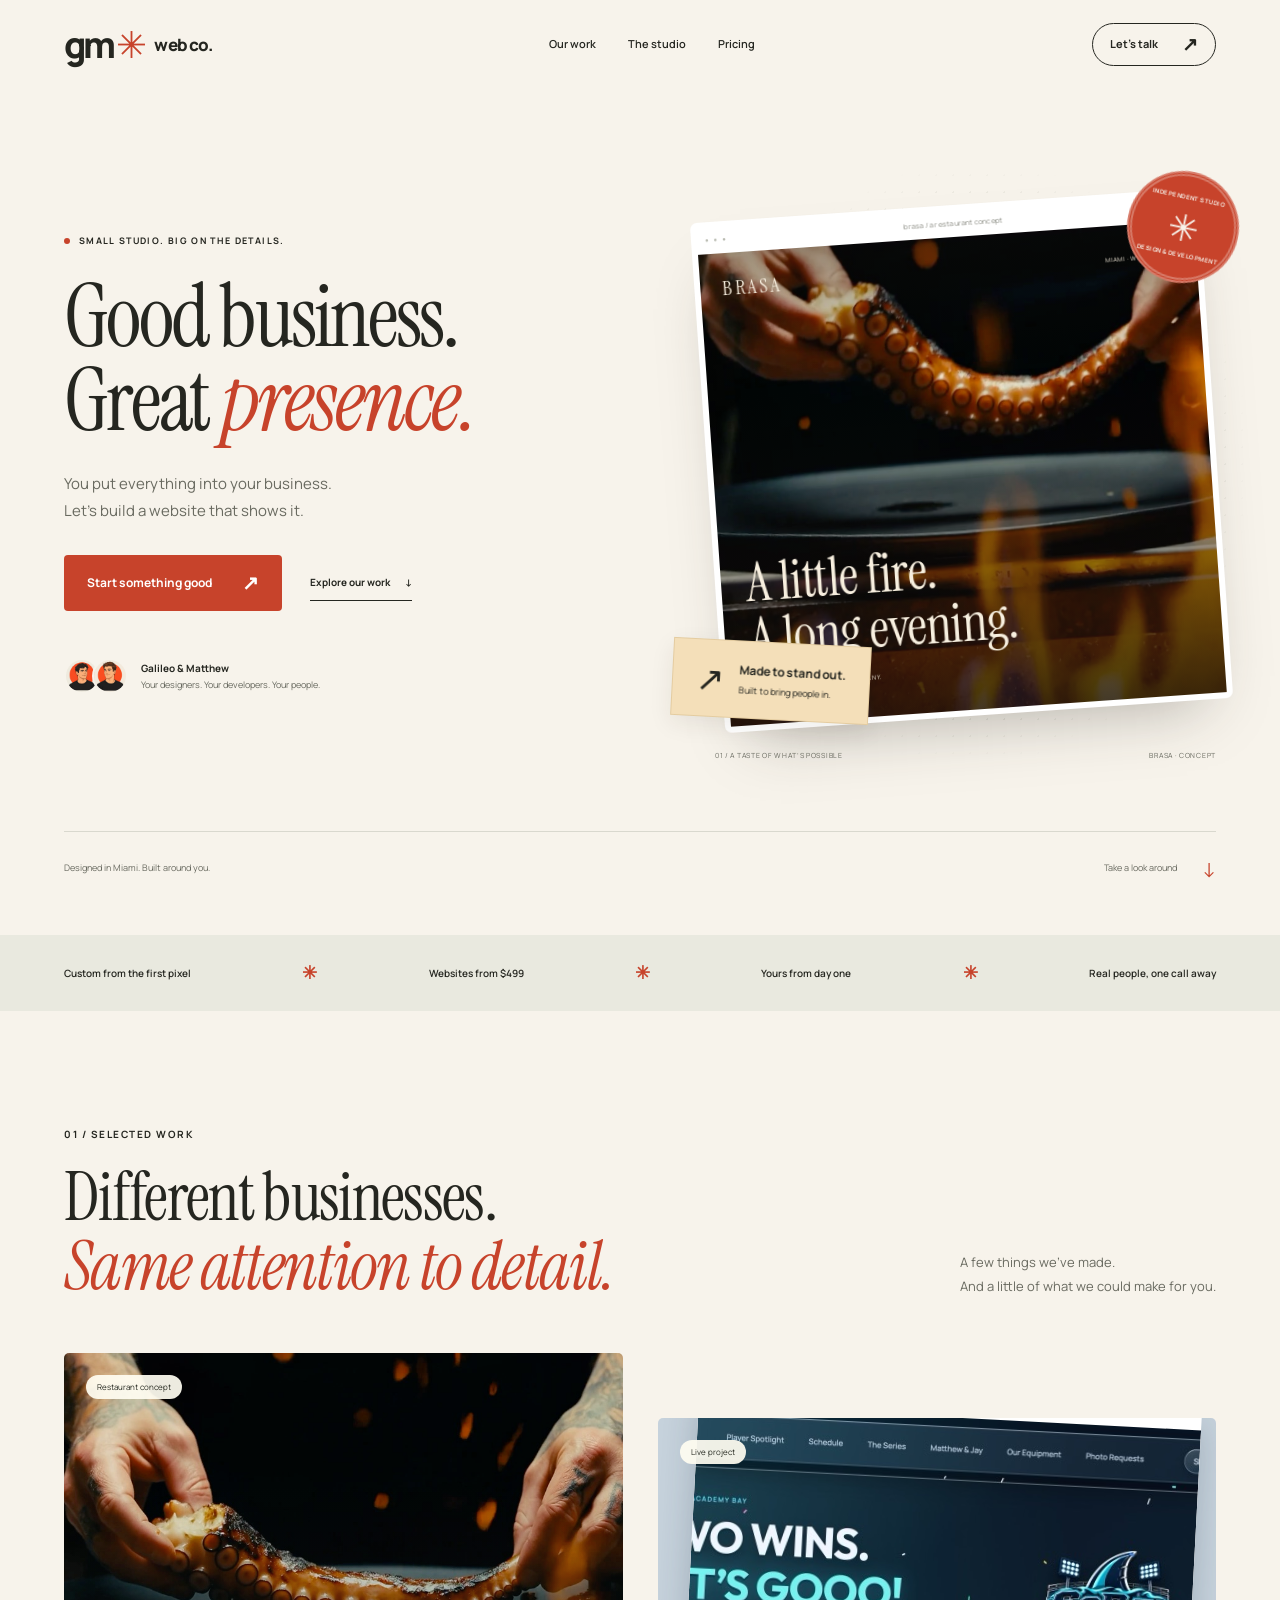
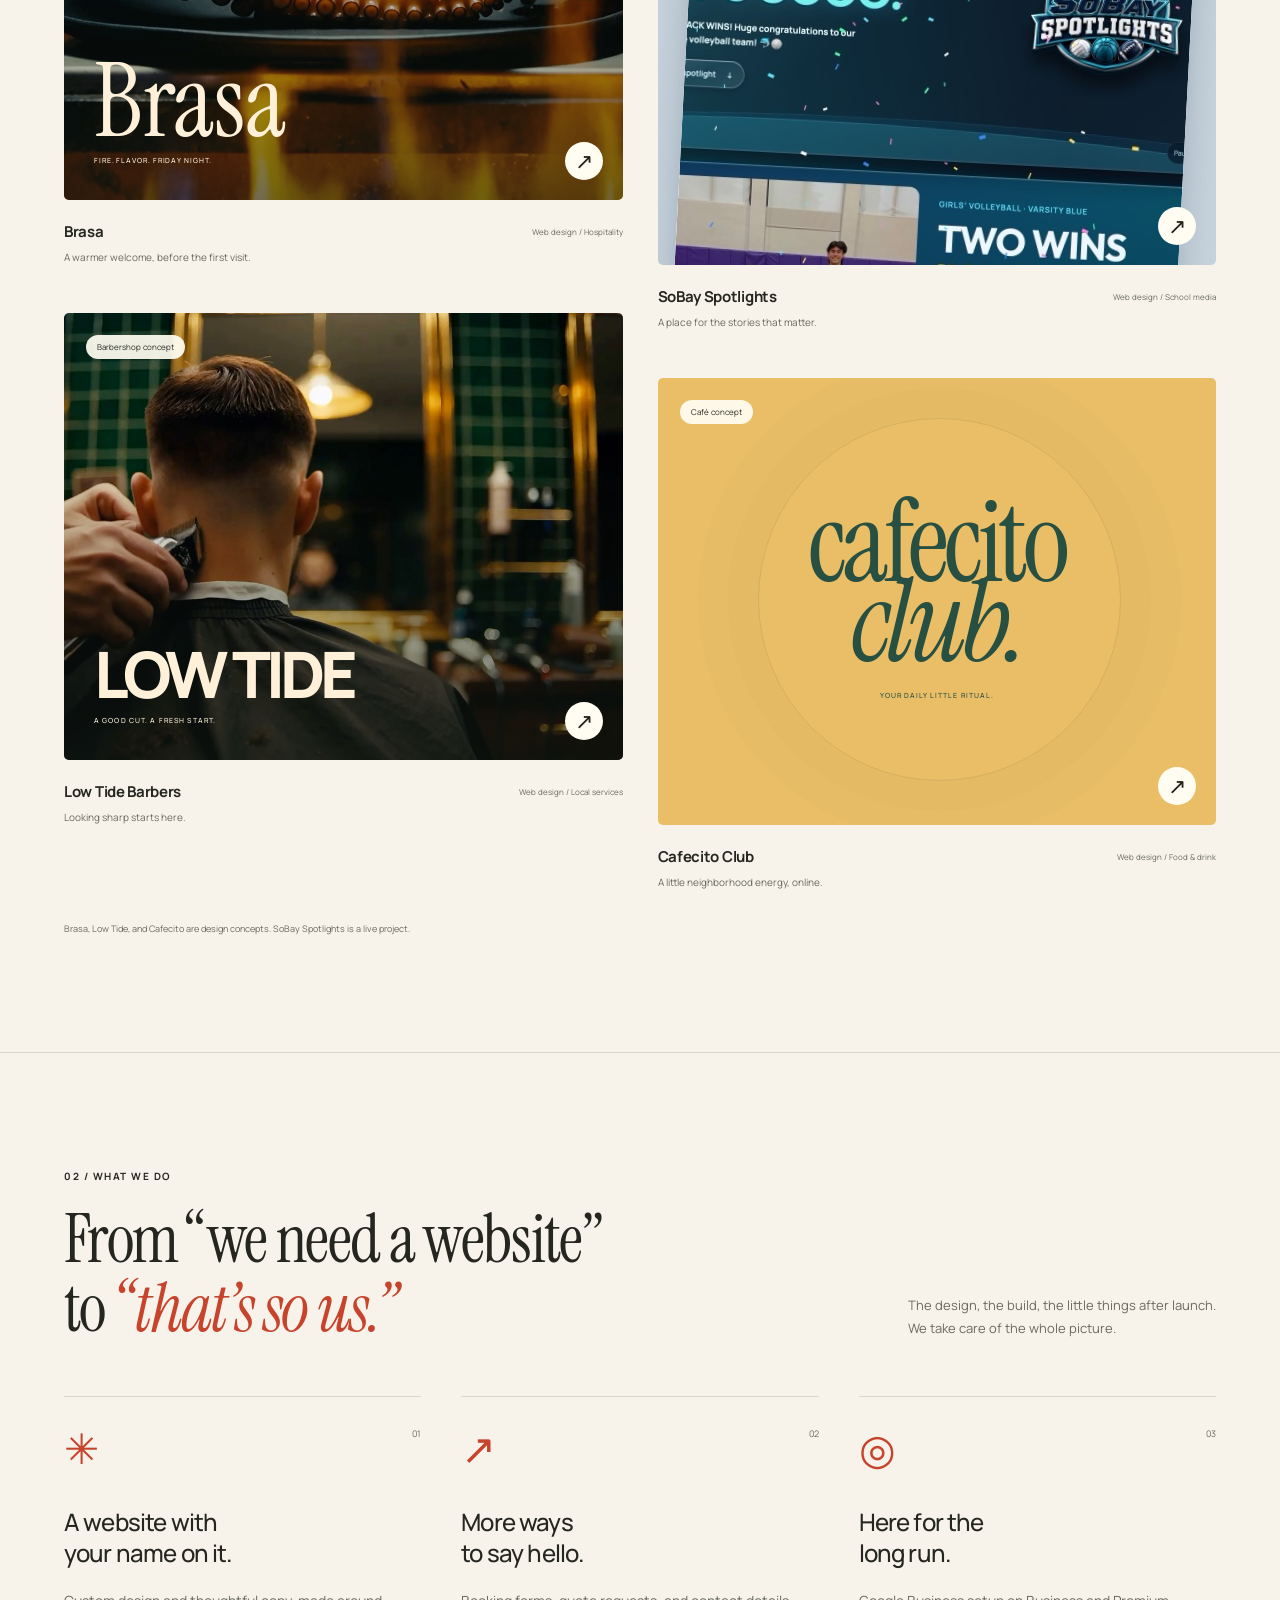
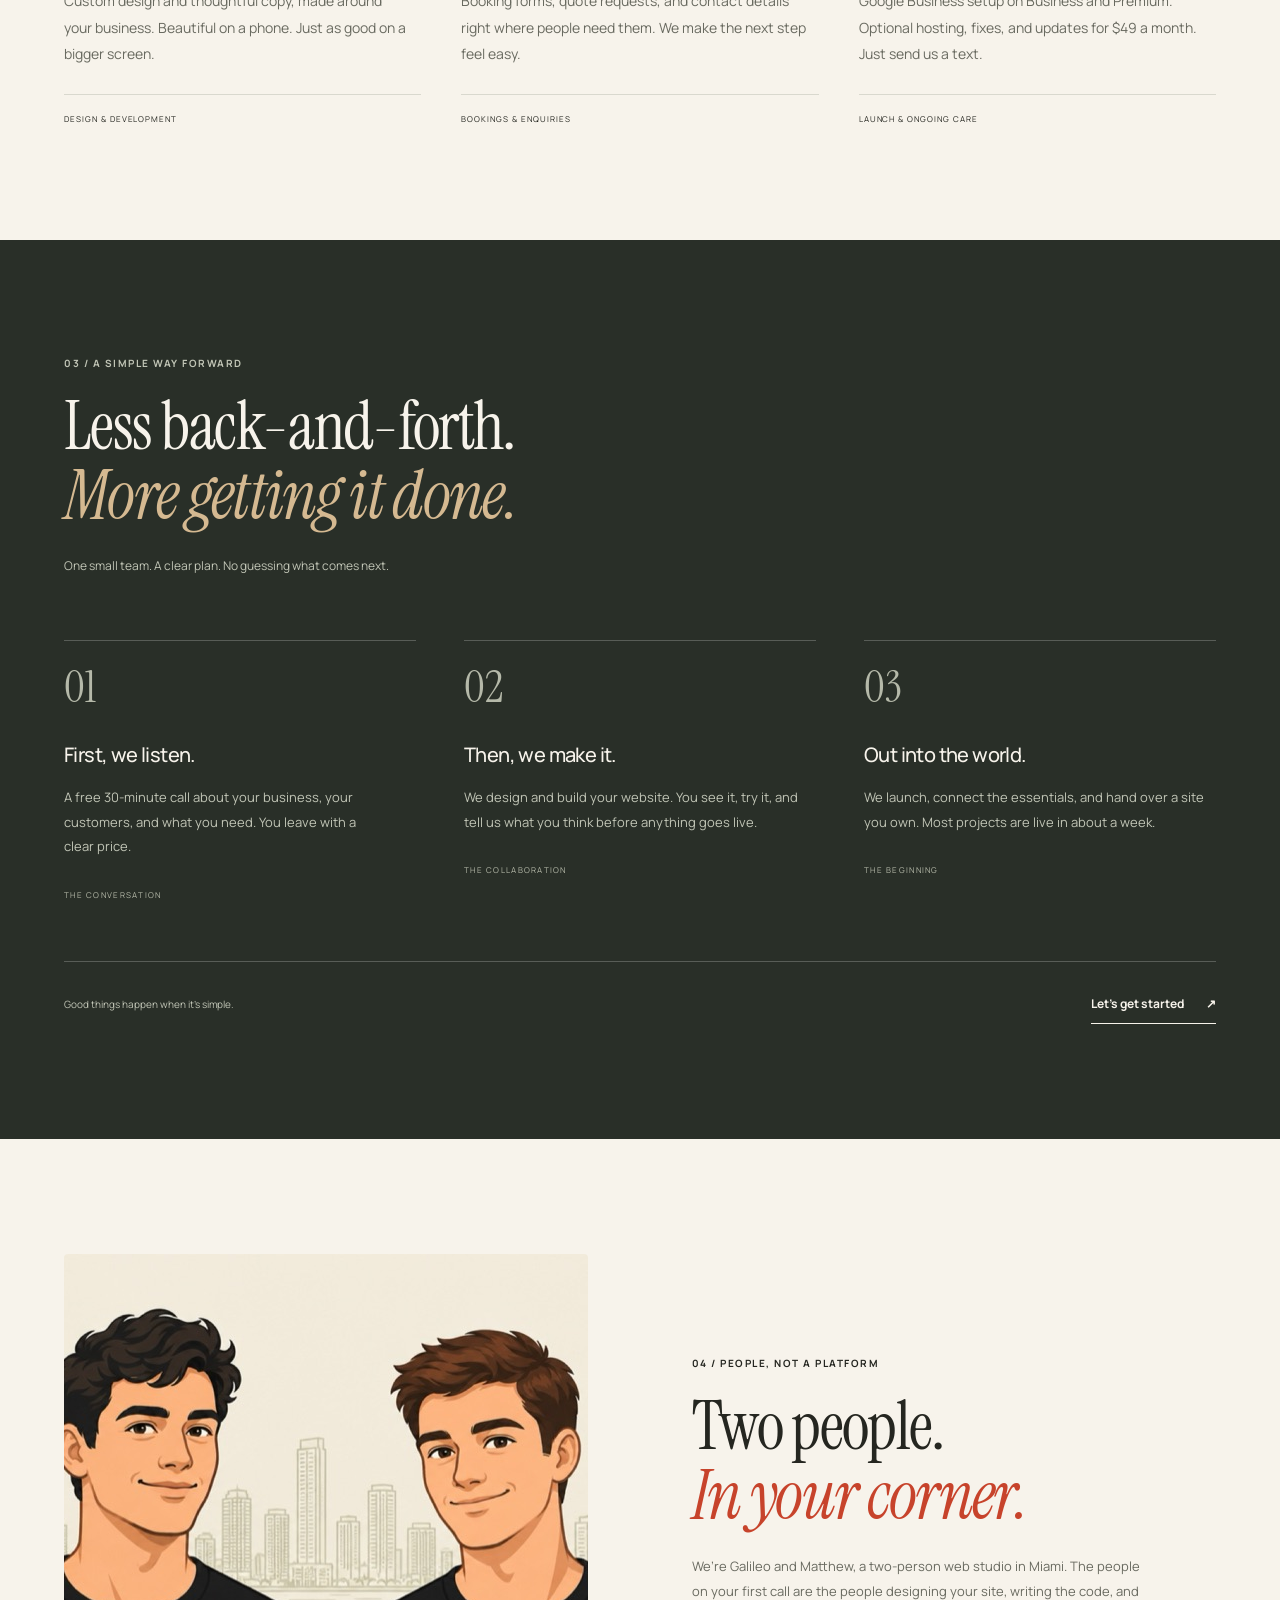
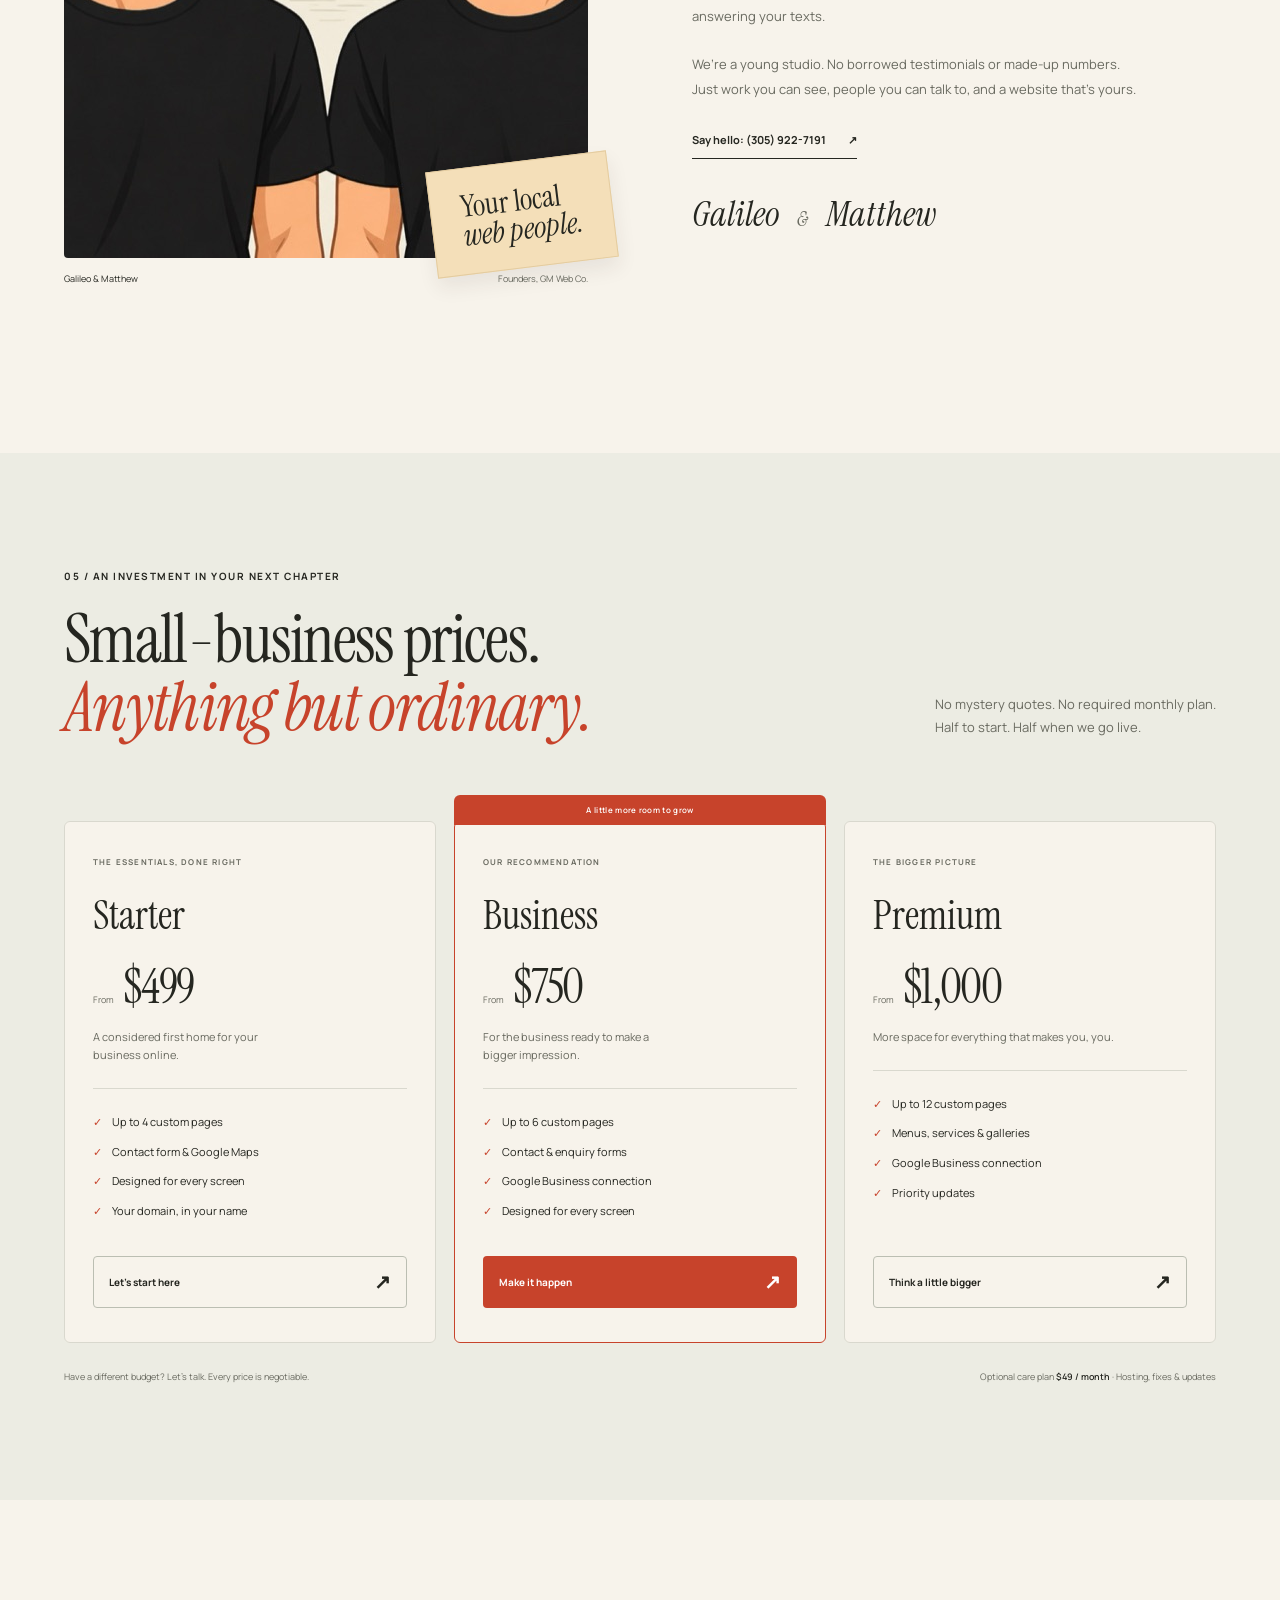
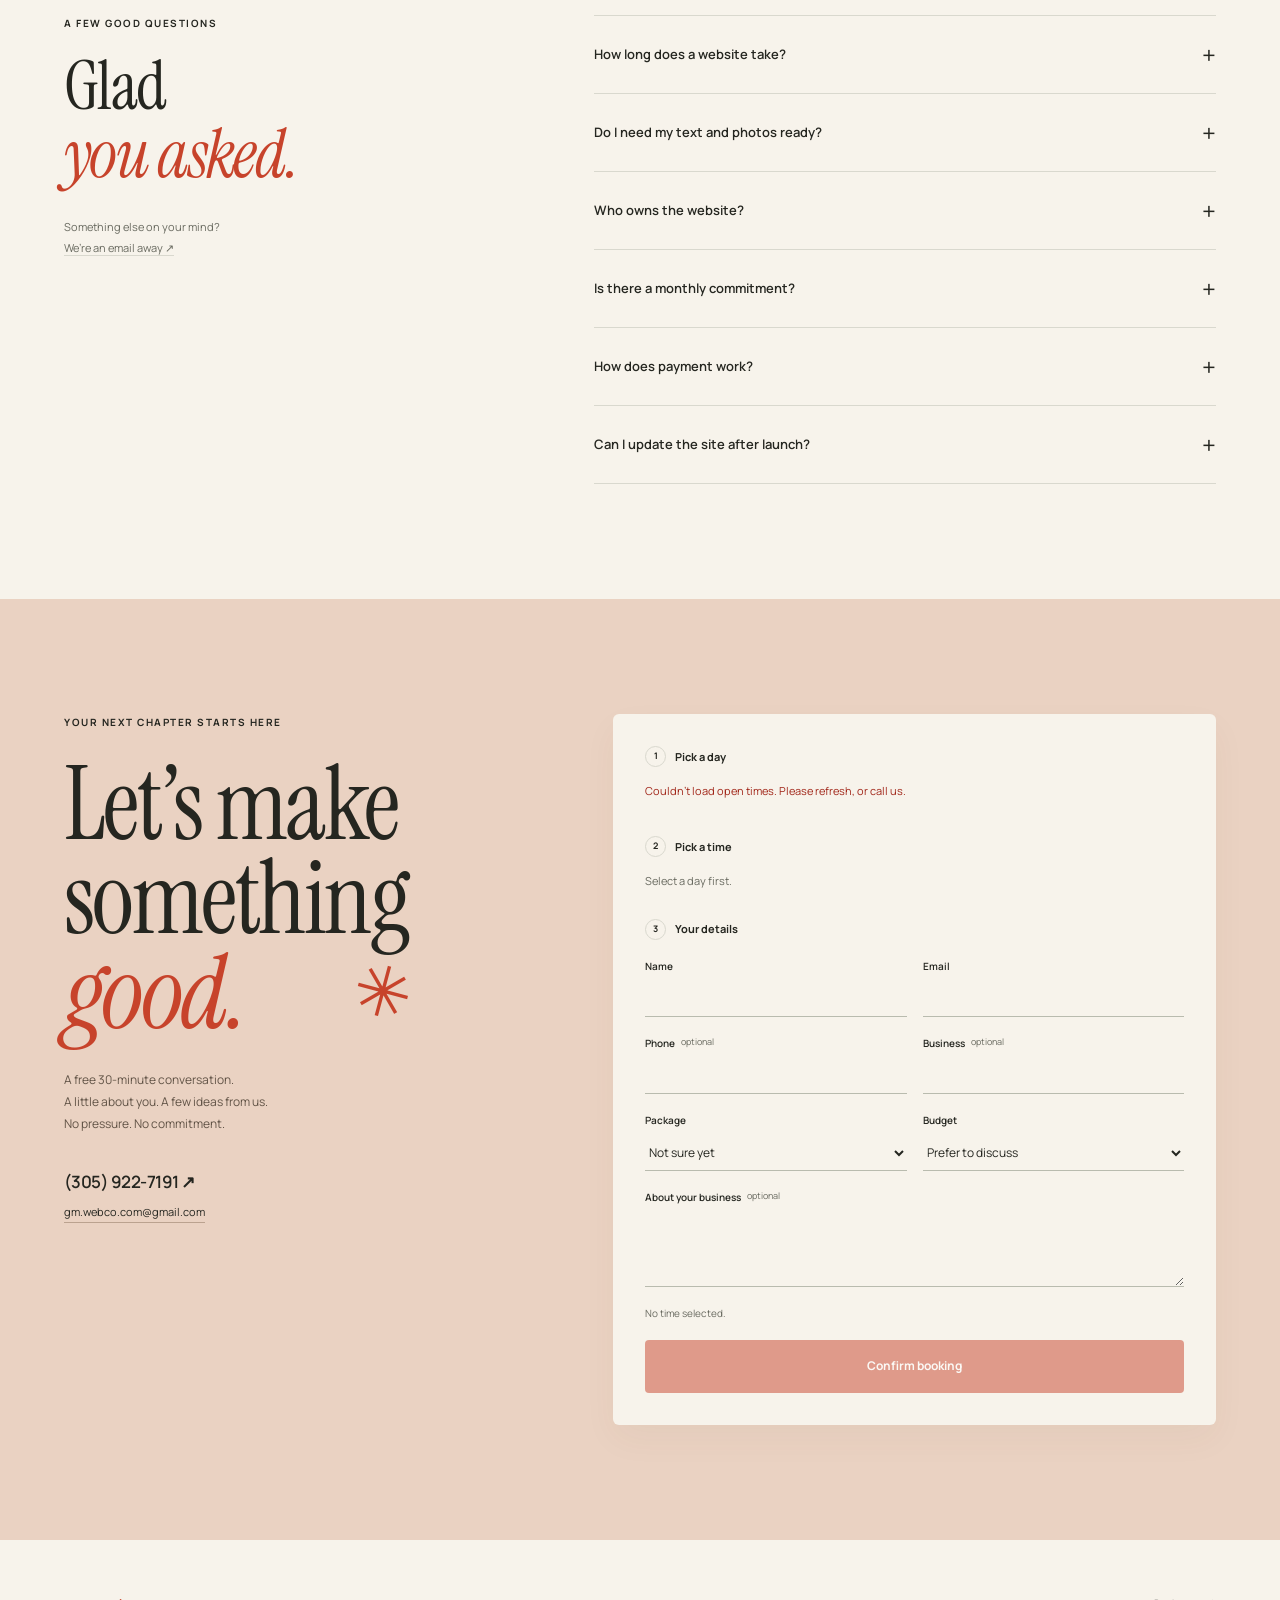
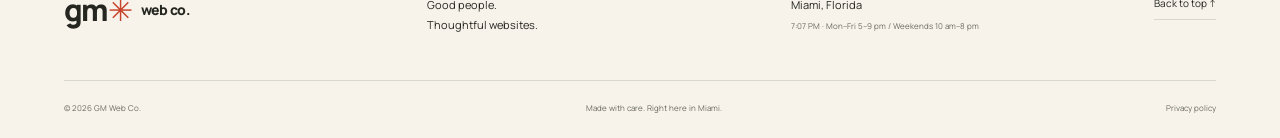
==== public/index.html @ 28d30871 "Initial import of GM Web Co site Co-Authored-By: Claude Sonnet 5.5 <noreply@anthropic.com>" ====
<!DOCTYPE html>
<html lang="en">
<head>
  <meta charset="UTF-8" />
  <meta name="viewport" content="width=device-width, initial-scale=1.0, viewport-fit=cover" />
  <meta name="color-scheme" content="light" />
  <meta name="theme-color" content="#f7f3eb" />
  <title>GM Web Co. — Website design for Miami businesses</title>
  <meta name="description" content="GM Web Co. is a two-person web design studio in Miami. We design and build websites that bring in more calls, bookings and walk-ins. Book a free call." />
  <meta property="og:title" content="GM Web Co. — We build websites for Miami businesses" />
  <meta property="og:description" content="A two-person web design studio in Miami. Websites that bring in more calls, bookings and walk-ins." />
  <meta property="og:image" content="https://gmwebco.com/og-cover.jpg" />
  <meta property="og:url" content="https://gmwebco.com/" />
  <link rel="canonical" href="https://gmwebco.com/" />
  <script type="application/ld+json">
  {
    "@context": "https://schema.org",
    "@type": "ProfessionalService",
    "name": "GM Web Co.",
    "url": "https://gmwebco.com/",
    "logo": "https://gmwebco.com/logo-512.png",
    "image": "https://gmwebco.com/og-cover.jpg",
    "description": "Two-person web design studio in Miami. We design and build websites for local businesses, look after them, and connect them to Google.",
    "email": "gm.webco.com@gmail.com",
    "telephone": "+1-305-922-7191",
    "founder": [{ "@type": "Person", "name": "Galileo S." }, { "@type": "Person", "name": "Matthew M." }],
    "address": { "@type": "PostalAddress", "addressLocality": "Miami", "addressRegion": "FL", "addressCountry": "US" },
    "areaServed": { "@type": "City", "name": "Miami" },
    "priceRange": "$$",
    "openingHoursSpecification": [
      { "@type": "OpeningHoursSpecification", "dayOfWeek": ["Monday", "Tuesday", "Wednesday", "Thursday", "Friday"], "opens": "17:00", "closes": "21:00" },
      { "@type": "OpeningHoursSpecification", "dayOfWeek": ["Saturday", "Sunday"], "opens": "10:00", "closes": "20:00" }
    ]
  }
  </script>
  <meta name="twitter:card" content="summary_large_image" />
  <link rel="icon" href="favicon.svg" type="image/svg+xml" />
  <link rel="icon" href="logo-512.png" type="image/png" sizes="512x512" />
  <link rel="apple-touch-icon" href="apple-touch-icon.png" />
  <link rel="preconnect" href="https://fonts.googleapis.com" />
  <link rel="preconnect" href="https://fonts.gstatic.com" crossorigin />
  <link href="https://fonts.googleapis.com/css2?family=Instrument+Serif:ital@0;1&family=Manrope:wght@400;500;600;700;800&display=swap" rel="stylesheet" />
  <link rel="stylesheet" href="home.css" />
</head>
<body>
  <a class="skip" href="#main">Skip to content</a>
  <header class="nav" id="nav">
    <a href="#top" class="wordmark" aria-label="GM Web Co., back to top">gm<span class="brand-star" aria-hidden="true">✳</span><span class="brand-name">web co.</span></a>
    <nav class="desktop-nav" aria-label="Main navigation"><a href="#work">Our work</a><a href="#studio">The studio</a><a href="#pricing">Pricing</a></nav>
    <div class="nav-actions"><a href="#book" class="nav-cta">Let’s talk <span aria-hidden="true">↗</span></a><button class="menu-btn" id="menuBtn" aria-controls="menu" aria-expanded="false" type="button">Menu <span aria-hidden="true">☰</span></button></div>
  </header>
  <nav class="mobile-menu" id="menu" aria-label="Mobile navigation" hidden><a href="#work">Our work</a><a href="#services">What we do</a><a href="#studio">The studio</a><a href="#pricing">Pricing</a><a href="#book">Let’s talk ↗</a></nav>
  <main id="main">
    <section class="hero section-wrap" id="top">
      <div class="hero-copy">
        <p class="eyebrow hero-enter"><span class="status-dot" aria-hidden="true"></span> Small studio. Big on the details.</p>
        <h1 class="hero-enter">Good business.<br />Great <em>presence.</em></h1>
        <p class="hero-lead hero-enter">You put everything into your business.<br class="desktop-break" /> Let’s build a website that shows it.</p>
        <div class="hero-actions hero-enter"><a class="btn btn-primary" href="#book">Start something good <span aria-hidden="true">↗</span></a><a class="text-link" href="#work">Explore our work <span aria-hidden="true">↓</span></a></div>
        <div class="hero-people hero-enter"><div class="avatars" aria-hidden="true"><img src="team/galileo.jpg" width="44" height="44" alt="" /><img src="team/matthew.jpg" width="44" height="44" alt="" /></div><p>Galileo &amp; Matthew<br /><span>Your designers. Your developers. Your people.</span></p></div>
      </div>
      <div class="hero-art hero-enter">
        <div class="art-grid" aria-hidden="true"></div>
        <a class="hero-browser" href="concepts/brasa.html" target="_blank" rel="noopener" aria-label="Explore Brasa, our restaurant design concept (opens in a new tab)">
          <div class="browser-bar" aria-hidden="true"><span>● ● ●</span><span>brasa / a restaurant concept</span><span>↗</span></div>
          <div class="hero-preview"><video muted loop playsinline preload="none" poster="media/brasa.jpg" aria-hidden="true" data-film><source data-src="media/brasa.mp4" type="video/mp4" /></video><div class="preview-shade"></div><div class="preview-top" aria-hidden="true"><b>BRASA</b><span>MIAMI · WOOD-FIRED</span></div><div class="preview-copy" aria-hidden="true"><span>A little fire.<br />A long evening.</span><small>GOOD FOOD. EVEN BETTER COMPANY.</small></div></div>
        </a>
        <div class="art-note" aria-hidden="true"><span class="note-icon">↗</span><div>Made to stand out.<small>Built to bring people in.</small></div></div>
        <div class="studio-seal" aria-hidden="true"><span>INDEPENDENT STUDIO</span><b>✳</b><span>DESIGN &amp; DEVELOPMENT</span></div>
        <p class="art-caption"><span>01 / A taste of what’s possible</span><span>Brasa · Concept</span></p>
      </div>
      <div class="hero-foot"><span>Designed in Miami. Built around you.</span><a href="#work" aria-label="Scroll to selected work">Take a look around <span aria-hidden="true">↓</span></a></div>
    </section>
    <div class="benefit-strip"><span>Custom from the first pixel</span><i aria-hidden="true">✳</i><span>Websites from $499</span><i aria-hidden="true">✳</i><span>Yours from day one</span><i aria-hidden="true">✳</i><span>Real people, one call away</span></div>

    <section class="work section-wrap section-space" id="work">
      <div class="section-heading reveal"><div><p class="eyebrow">01 / Selected work</p><h2>Different businesses.<br /><em>Same attention to detail.</em></h2></div><p>A few things we’ve made.<br />And a little of what we could make for you.</p></div>
      <div class="work-grid">
        <article class="project reveal"><a class="project-visual brasa-visual" href="concepts/brasa.html" target="_blank" rel="noopener" aria-label="Open Brasa restaurant concept in a new tab"><img src="media/brasa-2.jpg" width="1280" height="720" loading="lazy" alt="A dish being prepared over an open flame" /><div class="project-overlay"></div><span class="project-badge">Restaurant concept</span><div class="project-word brasa-word" aria-hidden="true">Brasa<span>FIRE. FLAVOR. FRIDAY NIGHT.</span></div><span class="project-open" aria-hidden="true">↗</span></a><div class="project-caption"><div><h3>Brasa</h3><p>A warmer welcome, before the first visit.</p></div><span>Web design / Hospitality</span></div></article>
        <article class="project project-offset reveal"><a class="project-visual sobay-visual" href="https://sobay-spotlight.mich012801.chatgpt.site/" target="_blank" rel="noopener" aria-label="Open live SoBay Spotlights website in a new tab"><span class="project-badge">Live project</span><div class="sobay-frame"><div class="tiny-browser" aria-hidden="true">● ● ● <span>SoBay Spotlights</span></div><img src="work/sobay-desktop-800.jpg" alt="SoBay Spotlights school media website" width="800" height="500" loading="lazy" /></div><span class="project-open" aria-hidden="true">↗</span></a><div class="project-caption"><div><h3>SoBay Spotlights</h3><p>A place for the stories that matter.</p></div><span>Web design / School media</span></div></article>
        <article class="project reveal"><a class="project-visual barber-visual" href="concepts/low-tide.html" target="_blank" rel="noopener" aria-label="Open Low Tide Barbers concept in a new tab"><img src="media/barber.jpg" width="1280" height="720" alt="Barber carefully finishing a haircut" loading="lazy" /><div class="project-overlay"></div><span class="project-badge">Barbershop concept</span><div class="project-word barber-word" aria-hidden="true">LOW TIDE<span>A GOOD CUT. A FRESH START.</span></div><span class="project-open" aria-hidden="true">↗</span></a><div class="project-caption"><div><h3>Low Tide Barbers</h3><p>Looking sharp starts here.</p></div><span>Web design / Local services</span></div></article>
        <article class="project project-offset reveal"><a class="project-visual cafe-visual" href="concepts/cafecito.html" target="_blank" rel="noopener" aria-label="Open Cafecito Club café concept in a new tab"><span class="project-badge">Café concept</span><span class="coffee-orbit" aria-hidden="true"></span><div class="project-word cafe-word" aria-hidden="true">cafecito<br /><em>club.</em><span>YOUR DAILY LITTLE RITUAL.</span></div><span class="project-open" aria-hidden="true">↗</span></a><div class="project-caption"><div><h3>Cafecito Club</h3><p>A little neighborhood energy, online.</p></div><span>Web design / Food &amp; drink</span></div></article>
      </div>
      <p class="work-note">Brasa, Low Tide, and Cafecito are design concepts. SoBay Spotlights is a live project.</p>
    </section>

    <section class="services section-wrap section-space" id="services">
      <div class="section-heading reveal"><div><p class="eyebrow">02 / What we do</p><h2>From “we need a website”<br />to <em>“that’s so us.”</em></h2></div><p>The design, the build, the little things after launch.<br />We take care of the whole picture.</p></div>
      <div class="service-grid">
        <article class="service reveal"><span class="service-icon" aria-hidden="true">✳</span><span class="service-number">01</span><h3>A website with<br />your name on it.</h3><p>Custom design and thoughtful copy, made around your business. Beautiful on a phone. Just as good on a bigger screen.</p><span class="service-tag">Design &amp; development</span></article>
        <article class="service reveal"><span class="service-icon" aria-hidden="true">↗</span><span class="service-number">02</span><h3>More ways<br />to say hello.</h3><p>Booking forms, quote requests, and contact details right where people need them. We make the next step feel easy.</p><span class="service-tag">Bookings &amp; enquiries</span></article>
        <article class="service reveal"><span class="service-icon" aria-hidden="true">◎</span><span class="service-number">03</span><h3>Here for the<br />long run.</h3><p>Google Business setup on Business and Premium. Optional hosting, fixes, and updates for $49 a month. Just send us a text.</p><span class="service-tag">Launch &amp; ongoing care</span></article>
      </div>
    </section>

    <section class="process section-space" id="process"><div class="section-wrap">
      <div class="process-heading reveal"><p class="eyebrow">03 / A simple way forward</p><h2>Less back-and-forth.<br /><em>More getting it done.</em></h2><p>One small team. A clear plan. No guessing what comes next.</p></div>
      <div class="process-grid"><article class="reveal"><span class="step-number">01</span><h3>First, we listen.</h3><p>A free 30-minute call about your business, your customers, and what you need. You leave with a clear price.</p><span class="step-caption">The conversation</span></article><article class="reveal"><span class="step-number">02</span><h3>Then, we make it.</h3><p>We design and build your website. You see it, try it, and tell us what you think before anything goes live.</p><span class="step-caption">The collaboration</span></article><article class="reveal"><span class="step-number">03</span><h3>Out into the world.</h3><p>We launch, connect the essentials, and hand over a site you own. Most projects are live in about a week.</p><span class="step-caption">The beginning</span></article></div>
      <div class="process-bottom"><span>Good things happen when it’s simple.</span><a class="text-link" href="#book">Let’s get started <span aria-hidden="true">↗</span></a></div>
    </div></section>

    <section class="studio section-wrap section-space" id="studio"><div class="studio-picture reveal"><img src="team/together-900.jpg" alt="Illustrated portraits of founders Galileo and Matthew" width="900" height="604" loading="lazy" /><div class="picture-caption"><span>Galileo &amp; Matthew</span><span>Founders, GM Web Co.</span></div><span class="studio-sticker" aria-hidden="true">Your local<br /><em>web people.</em></span></div><div class="studio-copy reveal"><p class="eyebrow">04 / People, not a platform</p><h2>Two people.<br /><em>In your corner.</em></h2><p>We’re Galileo and Matthew, a two-person web studio in Miami. The people on your first call are the people designing your site, writing the code, and answering your texts.</p><p>We’re a young studio. No borrowed testimonials or made-up numbers. Just work you can see, people you can talk to, and a website that’s yours.</p><a href="tel:+13059227191" class="text-link">Say hello: (305) 922-7191 <span aria-hidden="true">↗</span></a><div class="studio-signatures" aria-hidden="true">Galileo <span>&amp;</span> Matthew</div></div></section>

    <section class="pricing section-space" id="pricing"><div class="section-wrap"><div class="section-heading reveal"><div><p class="eyebrow">05 / An investment in your next chapter</p><h2>Small-business prices.<br /><em>Anything but ordinary.</em></h2></div><p>No mystery quotes. No required monthly plan.<br />Half to start. Half when we go live.</p></div>
      <div class="price-grid">
        <article class="price-card reveal"><p class="eyebrow">The essentials, done right</p><h3>Starter</h3><p class="price"><span>From</span> $499</p><p class="price-desc">A considered first home for your business online.</p><ul><li>Up to 4 custom pages</li><li>Contact form &amp; Google Maps</li><li>Designed for every screen</li><li>Your domain, in your name</li></ul><a class="btn btn-line" href="#book" data-package="Starter">Let’s start here <span aria-hidden="true">↗</span></a></article>
        <article class="price-card recommended reveal"><span class="recommended-label">A little more room to grow</span><p class="eyebrow">Our recommendation</p><h3>Business</h3><p class="price"><span>From</span> $750</p><p class="price-desc">For the business ready to make a bigger impression.</p><ul><li>Up to 6 custom pages</li><li>Contact &amp; enquiry forms</li><li>Google Business connection</li><li>Designed for every screen</li></ul><a class="btn btn-primary" href="#book" data-package="Business">Make it happen <span aria-hidden="true">↗</span></a></article>
        <article class="price-card reveal"><p class="eyebrow">The bigger picture</p><h3>Premium</h3><p class="price"><span>From</span> $1,000</p><p class="price-desc">More space for everything that makes you, you.</p><ul><li>Up to 12 custom pages</li><li>Menus, services &amp; galleries</li><li>Google Business connection</li><li>Priority updates</li></ul><a class="btn btn-line" href="#book" data-package="Premium">Think a little bigger <span aria-hidden="true">↗</span></a></article>
      </div><div class="pricing-foot"><p>Have a different budget? Let’s talk. Every price is negotiable.</p><p>Optional care plan <strong>$49 / month</strong> · Hosting, fixes &amp; updates</p></div></div></section>

    <section class="faq section-wrap section-space" id="faq"><div class="faq-heading reveal"><p class="eyebrow">A few good questions</p><h2>Glad<br /><em>you asked.</em></h2><p>Something else on your mind?<br /><a href="mailto:gm.webco.com@gmail.com">We’re an email away ↗</a></p></div><div class="faq-list reveal">
      <details><summary>How long does a website take?<span aria-hidden="true">+</span></summary><p>Most sites are done in about a week. Custom features can take a little longer. We’ll give you a clear timeline on the call.</p></details>
      <details><summary>Do I need my text and photos ready?<span aria-hidden="true">+</span></summary><p>No. We can write your text with you and help pick or source photos. Bring what you have, and we’ll work out the rest together.</p></details>
      <details><summary>Who owns the website?<span aria-hidden="true">+</span></summary><p>You do. The domain is registered in your name, and your text and photos are yours. If you ever move on, we hand everything over.</p></details>
      <details><summary>Is there a monthly commitment?<span aria-hidden="true">+</span></summary><p>No. The $49/month care plan is optional. It covers hosting, updates, and fixes. If you’d rather manage hosting yourself, we can help you get set up.</p></details>
      <details><summary>How does payment work?<span aria-hidden="true">+</span></summary><p>Half when we start and half when your site goes live. We agree on the price before any work begins, so there are no surprises.</p></details>
      <details><summary>Can I update the site after launch?<span aria-hidden="true">+</span></summary><p>Absolutely. On the care plan, send us your new hours, photos, prices, or other changes and we’ll handle them. We can discuss other arrangements on the call too.</p></details>
    </div></section>

    <section class="contact section-space" id="book"><div class="section-wrap contact-grid"><div class="book-copy reveal"><p class="eyebrow">Your next chapter starts here</p><h2>Let’s make<br />something<br /><em>good.</em><span class="contact-star" aria-hidden="true">✳</span></h2><p>A free 30-minute conversation.<br />A little about you. A few ideas from us.<br />No pressure. No commitment.</p><a class="contact-phone" href="tel:+13059227191">(305) 922-7191 ↗</a><a class="contact-email" href="mailto:gm.webco.com@gmail.com">gm.webco.com@gmail.com</a><p class="tz" id="tzNote"></p></div>
        <div class="book-card" id="bookCard">
          <div id="step1">
            <p class="book-step"><span>1</span>Pick a day</p>
            <div class="days" id="days"><p class="muted">Loading open times…</p></div>
            <p class="book-step"><span>2</span>Pick a time</p>
            <div class="times" id="times"><p class="muted">Select a day first.</p></div>
          </div>

          <form id="bookForm" class="book-form" novalidate>
            <p class="book-step"><span>3</span>Your details</p>
            <div class="field-row">
              <label>Name<input name="name" required autocomplete="name" /></label>
              <label>Email<input name="email" type="email" required autocomplete="email" /></label>
            </div>
            <div class="field-row">
              <label>Phone <span class="optional">optional</span><input name="phone" type="tel" autocomplete="tel" /></label>
              <label>Business <span class="optional">optional</span><input name="business" autocomplete="organization" /></label>
            </div>
            <div class="field-row">
              <label>Package
                <select name="package" id="packageSelect">
                  <option value="">Not sure yet</option>
                  <option>Starter</option>
                  <option>Business</option>
                  <option>Premium</option>
                  <option>I already have a site</option>
                </select>
              </label>
              <label>Budget
                <select name="budget">
                  <option value="">Prefer to discuss</option>
                  <option>Under $500</option>
                  <option>$500 – $750</option>
                  <option>$750 – $1,000</option>
                  <option>$1,000+</option>
                </select>
              </label>
            </div>
            <div class="hp" aria-hidden="true"><label>Website <input name="website" tabindex="-1" autocomplete="off" /></label></div>
            <label>About your business <span class="optional">optional</span><textarea name="notes" rows="3"></textarea></label>
            <p class="selected" id="selectedText" aria-live="polite">No time selected.</p>
            <p class="error" id="formError" role="alert"></p>
            <button class="btn btn-pink btn-block" type="submit" id="submitBtn" disabled>Confirm booking</button>
          </form>

          <div id="confirm" class="confirm" hidden>
            <p class="confirm-mark" aria-hidden="true">Booked</p>
            <h3>See you on the call.</h3>
            <p id="confirmWhen"></p>
            <p id="confirmMsg" class="muted"></p>
            <div class="confirm-actions">
              <a id="meetLink" class="btn btn-pink" target="_blank" rel="noopener" hidden>Open Google Meet</a>
              <a id="gcalLink" class="btn btn-line" target="_blank" rel="noopener">Add to Google Calendar</a>
            </div>
            <p class="manage-note"><a id="manageLink" href="#" hidden>Need to change or cancel? Use this link</a></p>
            <button class="link-btn" id="bookAnother" type="button">Book another time</button>
          </div>
        </div>

      </div></section>
  </main>
  <footer class="footer section-wrap"><div class="footer-top"><a href="#top" class="wordmark" aria-label="GM Web Co., back to top">gm<span class="brand-star" aria-hidden="true">✳</span><span class="brand-name">web co.</span></a><p>Good people.<br />Thoughtful websites.</p><div><p>Miami, Florida</p><p class="clock" data-clock></p></div><a href="#top" class="back-top">Back to top ↑</a></div><div class="footer-bottom"><span>© <span id="year"></span> GM Web Co.</span><span>Made with care. Right here in Miami.</span><a href="/privacy">Privacy policy</a></div></footer>
  <script src="site.js"></script>
</body>
</html>
---- public/home.css ----
/* GM Web Co. / Independent studio remaster / September 2026 */
:root {
  --paper:#f7f3eb;
  --ink:#252620;
  --muted:#696a60;
  --line:#d9d8ce;
  --accent:#c7432b;
  --accent-bright:#e66a4e;
  --serif:'Instrument Serif',Georgia,serif;
  --sans:'Manrope',Arial,sans-serif;
  --ease:cubic-bezier(.16,1,.3,1);
  --gutter:clamp(22px,5vw,84px);
  scroll-behavior:smooth;
  scroll-padding-top:100px;
  color-scheme:light;
}
* {
  box-sizing:border-box;
}
body {
  margin:0;
  background:var(--paper);
  color:var(--ink);
  font:400 15px/1.65 var(--sans);
  -webkit-font-smoothing:antialiased;
}
body,main {
  overflow-x:clip;
}
h1,h2,h3,p,figure,ul {
  margin:0;
}
h1,h2,h3 {
  font-weight:400;
}
a {
  color:inherit;
  text-decoration:none;
}
button,input,select,textarea {
  font:inherit;
  color:inherit;
}
button,a,input,select,textarea {
  -webkit-tap-highlight-color:transparent;
}
button {
  cursor:pointer;
}
img,video {
  display:block;
  max-width:100%;
}
ul {
  padding:0;
  list-style:none;
}
[hidden] {
  display:none!important;
}
::selection {
  background:#ebc2ac;
  color:var(--ink);
}
:focus-visible {
  outline:2px solid var(--accent);
  outline-offset:5px;
}
.sr-only {
  position:absolute;
  width:1px;
  height:1px;
  overflow:hidden;
  clip-path:inset(50%);
  white-space:nowrap;
}
.skip {
  position:fixed;
  top:12px;
  left:16px;
  z-index:100;
  background:var(--ink);
  color:white;
  padding:12px 20px;
  translate:0 -150%;
}
.skip:focus {
  translate:0 0;
}
.section-wrap {
  width:min(100%,1600px);
  padding-inline:var(--gutter);
  margin-inline:auto;
}
.section-space {
  padding-top:clamp(80px,9vw,140px);
  padding-bottom:clamp(80px,9vw,140px);
}
.eyebrow {
  font-size:10px;
  text-transform:uppercase;
  font-weight:700;
  letter-spacing:.15em;
  line-height:1.6;
}
.eyebrow+h2 {
  margin-top:22px;
}
h2 {
  font:400 clamp(44px,5.2vw,82px)/1.03 var(--serif);
  letter-spacing:-.025em;
}
h2 em {
  color:var(--accent);
  font-weight:400;
}
p {
  text-wrap:pretty;
}
.text-link {
  display:inline-flex;
  align-items:center;
  gap:22px;
  font-size:12px;
  font-weight:700;
  border-bottom:1px solid currentColor;
  padding-block:9px;
}
.text-link span {
  transition:translate .3s var(--ease);
}
.text-link:hover span {
  translate:3px -3px;
}
.btn {
  display:inline-flex;
  align-items:center;
  justify-content:space-between;
  gap:30px;
  border:1px solid transparent;
  padding:17px 22px;
  font-size:12px;
  font-weight:700;
  line-height:1.4;
  transition:background .25s,color .25s,transform .35s var(--ease);
  border-radius:4px;
}
.btn span {
  font-size:20px;
  line-height:1;
}
.btn:hover {
  transform:translateY(-3px);
}
.btn-primary,.btn-pink {
  background:var(--accent);
  color:#fff;
}
.btn-primary:hover,.btn-pink:hover {
  background:#a33422;
}
.btn-line {
  border-color:#bbbeb2;
  background:transparent;
}
.btn-line:hover {
  background:var(--ink);
  border-color:var(--ink);
  color:var(--paper);
}
.btn-block {
  width:100%;
  justify-content:center;
}
.btn:disabled {
  cursor:not-allowed;
  opacity:.5;
  transform:none;
}
/* Navigation */
.nav {
  height:90px;
  position:sticky;
  top:0;
  z-index:30;
  display:flex;
  align-items:center;
  justify-content:space-between;
  gap:24px;
  padding:0 var(--gutter);
  background:rgba(247,243,235,.94);
  backdrop-filter:blur(16px);
  border-bottom:1px solid transparent;
  transition:border-color .3s;
}
.nav.scrolled {
  border-color:var(--line);
}
.wordmark {
  display:inline-flex;
  align-items:center;
  font-size:36px;
  line-height:1;
  font-weight:800;
  letter-spacing:-.08em;
  white-space:nowrap;
}
.brand-star {
  font-size:37px;
  color:var(--accent);
  margin-left:3px;
  margin-right:10px;
  font-weight:400;
}
.brand-name {
  font-size:17px;
  letter-spacing:-.05em;
  align-self:center;
}
.desktop-nav {
  display:flex;
  gap:32px;
  font-size:11px;
  font-weight:600;
}
.desktop-nav a {
  padding:8px 0;
  position:relative;
}
.desktop-nav a::after {
  content:'';
  position:absolute;
  bottom:1px;
  left:0;
  right:0;
  height:1px;
  background:var(--accent);
  scale:0 1;
  transform-origin:left;
  transition:scale .3s;
}
.desktop-nav a:hover::after {
  scale:1 1;
}
.nav-actions {
  display:flex;
  align-items:center;
  gap:14px;
}
.nav-cta {
  font-weight:700;
  font-size:11px;
  padding:11px 17px;
  border:1px solid var(--ink);
  border-radius:30px;
  display:flex;
  gap:24px;
  align-items:center;
  transition:background .25s,color .25s;
}
.nav-cta:hover {
  background:var(--ink);
  color:var(--paper);
}
.nav-cta span {
  font-size:19px;
  line-height:1;
}
.menu-btn {
  display:none;
  border:0;
  background:none;
  font-size:12px;
  padding:10px 0;
}
.mobile-menu {
  position:fixed;
  inset:74px 0 auto;
  z-index:29;
  background:var(--paper);
  padding:24px var(--gutter) 32px;
  border-bottom:1px solid var(--line);
  box-shadow:0 18px 20px #2526200c;
}
.mobile-menu a {
  display:block;
  font:32px/1.5 var(--serif);
  padding:7px 0;
}
/* Hero */
.hero {
  display:grid;
  grid-template-columns:1.15fr 1fr;
  align-items:center;
  column-gap:5%;
  padding-top:clamp(56px,6vw,94px);
  padding-bottom:24px;
  position:relative;
}
.hero-copy {
  position:relative;
  z-index:2;
}
.hero .eyebrow {
  display:flex;
  align-items:center;
  gap:9px;
  font-size:9px;
}
.status-dot {
  height:6px;
  width:6px;
  border-radius:50%;
  background:var(--accent);
}
.hero h1 {
  font:400 clamp(60px,6.7vw,106px)/.98 var(--serif);
  letter-spacing:-.032em;
  margin-top:27px;
  white-space:nowrap;
}
.hero h1 em {
  color:var(--accent);
}
.hero-lead {
  color:var(--muted);
  margin-top:27px;
  line-height:1.8;
  font-size:15px;
}
.hero-actions {
  display:flex;
  align-items:center;
  gap:28px;
  margin-top:31px;
}
.hero-actions .text-link {
  font-size:10px;
  gap:15px;
}
.hero-people {
  display:flex;
  align-items:center;
  gap:13px;
  margin-top:47px;
}
.avatars {
  display:flex;
  padding-left:0;
  flex-shrink:0;
}
.avatars img {
  width:36px;
  height:36px;
  object-fit:cover;
  border:2px solid var(--paper);
  border-radius:50%;
}
.avatars img+img {
  margin-left:-8px;
}
.hero-people p {
  font-size:10px;
  font-weight:700;
  line-height:1.6;
}
.hero-people p span {
  font-size:9px;
  color:var(--muted);
  font-weight:400;
}
.hero-art {
  position:relative;
  min-width:0;
  padding:38px 0 45px;
  perspective:1400px;
}
.art-grid {
  position:absolute;
  inset:0 -30px 0 0;
  background-image:radial-gradient(#b8b8aa 1px,transparent 1px);
  background-size:17px 17px;
  mask-image:radial-gradient(ellipse,#000 30%,transparent 72%);
}
.hero-browser {
  display:block;
  position:relative;
  rotate:-4deg;
  transform:rotateX(var(--rx,0deg)) rotateY(var(--ry,0deg));
  transition:transform .7s var(--ease),box-shadow .4s;
  box-shadow:0 32px 60px -30px #302c2659;
  border:6px solid #fff;
  border-radius:7px;
  overflow:hidden;
  background:#fff;
}
.hero-browser:hover {
  box-shadow:0 36px 70px -25px #302c2670;
}
.browser-bar {
  display:flex;
  align-items:center;
  justify-content:space-between;
  height:26px;
  padding:0 8px;
  color:#85867d;
  font-size:7px;
  letter-spacing:.03em;
}
.browser-bar>span:first-child {
  font-size:6px;
  color:#b9bbb1;
  letter-spacing:2px;
}
.hero-preview {
  position:relative;
  aspect-ratio:1.05;
  background:#211810;
  overflow:hidden;
  color:#f7efdf;
}
.hero-preview video {
  position:absolute;
  inset:0;
  width:100%;
  height:100%;
  object-fit:cover;
}
.preview-shade {
  position:absolute;
  inset:0;
  background:linear-gradient(180deg,#120d0b55,transparent 30%,#120d0bc9);
}
.preview-top {
  position:absolute;
  inset:22px 22px auto;
  display:flex;
  justify-content:space-between;
  align-items:center;
  font-size:6px;
  letter-spacing:.13em;
}
.preview-top b {
  font:20px var(--serif);
  letter-spacing:.15em;
}
.preview-copy {
  position:absolute;
  bottom:33px;
  left:25px;
}
.preview-copy>span {
  font:400 clamp(36px,4.2vw,64px)/1.02 var(--serif);
  letter-spacing:-.01em;
}
.preview-copy small {
  display:block;
  font-size:6px;
  letter-spacing:.15em;
  margin-top:17px;
}
.art-note {
  position:absolute;
  bottom:42px;
  left:-35px;
  display:flex;
  align-items:center;
  gap:15px;
  padding:19px 23px;
  background:#f4dfb9;
  rotate:3deg;
  box-shadow:0 8px 22px #352c1614;
  border:1px solid #e4cca0;
}
.art-note .note-icon {
  font-size:34px;
  line-height:1;
}
.art-note div {
  font-size:12px;
  font-weight:700;
}
.art-note small {
  display:block;
  font-size:9px;
  font-weight:400;
  margin-top:3px;
}
.studio-seal {
  position:absolute;
  right:-23px;
  top:4px;
  width:112px;
  height:112px;
  border-radius:50%;
  background:var(--accent);
  color:var(--paper);
  display:flex;
  flex-direction:column;
  justify-content:center;
  align-items:center;
  gap:4px;
  rotate:12deg;
  border:5px double #f7f3eb50;
}
.studio-seal span {
  font-size:6px;
  font-weight:700;
  letter-spacing:.08em;
}
.studio-seal b {
  font-size:37px;
  font-weight:400;
  line-height:1.1;
}
.art-caption {
  display:flex;
  justify-content:space-between;
  gap:10px;
  position:absolute;
  bottom:0;
  left:8px;
  right:0;
  font-size:7px;
  text-transform:uppercase;
  letter-spacing:.1em;
  color:var(--muted);
}
.hero-foot {
  grid-column:1/-1;
  display:flex;
  justify-content:space-between;
  align-items:center;
  margin-top:70px;
  border-top:1px solid var(--line);
  padding-top:20px;
  font-size:9px;
  color:var(--muted);
}
.hero-foot a {
  display:flex;
  gap:25px;
  align-items:center;
}
.hero-foot a span {
  font-size:20px;
  color:var(--accent);
}
.benefit-strip {
  display:flex;
  align-items:center;
  justify-content:space-between;
  gap:22px;
  background:#e9e9df;
  margin-top:26px;
  padding:23px var(--gutter);
  font-size:10px;
  font-weight:600;
}
.benefit-strip i {
  font-style:normal;
  color:var(--accent);
  font-size:18px;
}
/* Selected work */
.section-heading {
  display:flex;
  justify-content:space-between;
  align-items:flex-end;
  gap:40px;
  margin-bottom:52px;
}
.section-heading>p {
  font-size:13px;
  color:var(--muted);
  max-width:310px;
  padding-bottom:3px;
  line-height:1.8;
}
.work-grid {
  display:grid;
  grid-template-columns:1fr 1fr;
  gap:48px 35px;
}
.project {
  min-width:0;
}
.project-offset {
  translate:0 65px;
}
.project-visual {
  position:relative;
  display:block;
  aspect-ratio:1.25;
  overflow:hidden;
  border-radius:5px;
}
.project-visual>img {
  height:100%;
  width:100%;
  object-fit:cover;
  transition:transform 1s var(--ease);
}
.project-visual:hover>img {
  transform:scale(1.045);
}
.project-overlay {
  position:absolute;
  inset:0;
  background:linear-gradient(0deg,#121a1399,transparent 70%);
}
.project-badge {
  position:absolute;
  left:22px;
  top:22px;
  z-index:2;
  font-size:8px;
  line-height:1;
  padding:8px 11px;
  border-radius:20px;
  background:#fffdf1ed;
  color:#292c23;
}
.project-open {
  position:absolute;
  right:20px;
  bottom:20px;
  width:38px;
  height:38px;
  display:grid;
  place-items:center;
  background:#fffdf1;
  color:#24251e;
  border-radius:50%;
  font-size:22px;
  transition:rotate .4s,background .3s;
}
.project-visual:hover .project-open {
  rotate:45deg;
  background:#f4dfb9;
}
.project-word {
  position:absolute;
  color:#fff1d9;
  left:30px;
  bottom:34px;
  line-height:1;
}
.project-word>span {
  display:block;
  font:500 7px/1.6 var(--sans);
  letter-spacing:.13em;
  margin-top:12px;
}
.brasa-word {
  font:400 clamp(60px,8vw,130px)/.8 var(--serif);
}
.barber-word {
  font:800 clamp(40px,5vw,82px)/.9 var(--sans);
  letter-spacing:-.075em;
}
.barber-word>span {
  letter-spacing:.16em;
}
.barber-visual img {
  object-position:65% center;
}
.sobay-visual {
  background:#c6d2dc;
  display:flex;
  align-items:center;
  padding:65px 28px 40px;
}
.sobay-frame {
  background:#fff;
  rotate:3deg;
  box-shadow:0 22px 34px #1b2d3f38;
  border-radius:4px;
  overflow:hidden;
  transition:rotate .6s var(--ease);
  width:100%;
}
.sobay-visual:hover .sobay-frame {
  rotate:0deg;
}
.tiny-browser {
  display:flex;
  gap:20px;
  color:#bcc4cb;
  font-size:6px;
  padding:8px 11px;
  letter-spacing:2px;
}
.tiny-browser span {
  color:#7c8289;
  letter-spacing:0;
}
.sobay-frame img {
  width:100%;
  aspect-ratio:1.6;
  object-fit:cover;
  object-position:top;
}
.cafe-visual {
  background:#e9be67;
}
.cafe-word {
  color:#274f42;
  inset:0;
  display:flex;
  flex-direction:column;
  align-items:center;
  justify-content:center;
  text-align:center;
  font:400 clamp(70px,9vw,145px)/.7 var(--serif);
  letter-spacing:-.045em;
}
.cafe-word em {
  font-weight:400;
}
.cafe-word>span {
  font-size:7px;
  letter-spacing:.15em;
  margin-top:27px;
}
.coffee-orbit {
  position:absolute;
  width:65%;
  aspect-ratio:1;
  border:1px solid #8f78483b;
  border-radius:50%;
  left:18%;
  top:9%;
  box-shadow:0 0 0 30px #8f784808,0 0 0 60px #8f784808;
}
.project-caption {
  display:flex;
  justify-content:space-between;
  align-items:flex-start;
  gap:18px;
  padding-top:20px;
}
.project-caption h3 {
  font-size:15px;
  font-weight:700;
  letter-spacing:-.02em;
}
.project-caption p {
  font-size:10px;
  color:var(--muted);
  margin-top:4px;
}
.project-caption>span {
  font-size:8px;
  color:var(--muted);
  text-align:right;
  padding-top:5px;
}
.work-note {
  margin-top:97px;
  font-size:9px;
  color:var(--muted);
}
/* Services */
.services {
  border-top:1px solid var(--line);
}
.service-grid {
  display:grid;
  grid-template-columns:repeat(3,minmax(0,1fr));
  gap:40px;
}
.service {
  position:relative;
  border-top:1px solid var(--line);
  padding-top:28px;
  display:flex;
  flex-direction:column;
}
.service-icon {
  color:var(--accent);
  font-size:42px;
  line-height:1.1;
  margin-bottom:35px;
}
.service-number {
  position:absolute;
  right:0;
  top:30px;
  font-size:9px;
  color:var(--muted);
}
.service h3 {
  font-size:24px;
  line-height:1.3;
  letter-spacing:-.035em;
  font-weight:500;
}
.service p {
  color:var(--muted);
  font-size:14px;
  line-height:1.9;
  max-width:32em;
  margin-top:20px;
  margin-bottom:26px;
}
.service-tag {
  border-top:1px solid var(--line);
  padding-top:17px;
  margin-top:auto;
  font-size:8px;
  text-transform:uppercase;
  letter-spacing:.12em;
}
/* Process */
.process {
  background:#292f28;
  color:#f7f3eb;
}
.process .eyebrow {
  color:#c1c5b6;
}
.process h2 em {
  color:#d5b991;
}
.process-heading {
  max-width:720px;
}
.process-heading>p:last-child {
  font-size:12px;
  color:#c1c5b6;
  margin-top:25px;
}
.process-grid {
  display:grid;
  grid-template-columns:repeat(3,minmax(0,1fr));
  gap:48px;
  margin-top:65px;
}
.process-grid article {
  border-top:1px solid #ffffff38;
  padding-top:23px;
}
.step-number {
  font:45px/1 var(--serif);
  color:#b5b9a9;
}
.process h3 {
  font-size:20px;
  margin-top:28px;
  font-weight:500;
  letter-spacing:-.03em;
}
.process-grid p {
  color:#c1c5b6;
  font-size:13px;
  line-height:1.9;
  margin-top:14px;
  max-width:30em;
}
.step-caption {
  display:block;
  font-size:8px;
  text-transform:uppercase;
  letter-spacing:.16em;
  color:#b5b9a9;
  margin-top:29px;
}
.process-bottom {
  display:flex;
  align-items:center;
  justify-content:space-between;
  gap:20px;
  margin-top:60px;
  border-top:1px solid #ffffff38;
  padding-top:23px;
  font-size:10px;
  color:#c1c5b6;
}
.process-bottom .text-link {
  color:#f7f3eb;
}
/* Studio */
.studio {
  display:grid;
  grid-template-columns:1fr 1fr;
  gap:9%;
  align-items:center;
}
.studio-picture {
  position:relative;
  padding-bottom:50px;
}
.studio-picture>img {
  aspect-ratio:1.02;
  object-fit:cover;
  border-radius:4px;
  object-position:50% center;
}
.picture-caption {
  display:flex;
  justify-content:space-between;
  font-size:9px;
  margin-top:14px;
}
.picture-caption span:last-child {
  color:var(--muted);
}
.studio-sticker {
  position:absolute;
  right:-25px;
  bottom:70px;
  font:30px/.98 var(--serif);
  background:#f4dfb9;
  border:1px solid #e4cca0;
  rotate:-7deg;
  padding:23px 30px;
  box-shadow:0 10px 20px #302c2614;
}
.studio-copy>p:not(.eyebrow) {
  font-size:13px;
  color:var(--muted);
  line-height:1.9;
  margin-top:24px;
  max-width:35em;
}
.studio-copy .text-link {
  margin-top:20px;
  font-size:11px;
}
.studio-signatures {
  font:italic 35px var(--serif);
  margin-top:32px;
}
.studio-signatures span {
  font-size:21px;
  color:var(--muted);
  margin-inline:12px;
}
/* Pricing */
.pricing {
  background:#ecece3;
}
.price-grid {
  display:grid;
  grid-template-columns:repeat(3,minmax(0,1fr));
  gap:18px;
  padding-top:26px;
}
.price-card {
  padding:34px 28px;
  background:var(--paper);
  border:1px solid #d9d8ce;
  border-radius:6px;
  display:flex;
  flex-direction:column;
  position:relative;
}
.price-card .eyebrow {
  font-size:8px;
  color:var(--muted);
}
.price-card h3 {
  font:40px var(--serif);
  margin-top:20px;
}
.price {
  font:48px var(--serif);
  letter-spacing:-.035em;
  margin-top:14px;
  display:flex;
  align-items:baseline;
  gap:9px;
}
.price>span {
  font:9px var(--sans);
  color:var(--muted);
  letter-spacing:0;
}
.price-desc {
  font-size:11px;
  color:var(--muted);
  margin-top:10px;
  max-width:22em;
}
.price-card ul {
  margin-top:24px;
  padding-top:18px;
  border-top:1px solid var(--line);
  font-size:11px;
  line-height:2.7;
  flex:1;
}
.price-card li:before {
  content:'✓';
  margin-right:10px;
  color:var(--accent);
}
.price-card .btn {
  margin-top:30px;
  font-size:10px;
  padding:15px;
}
.recommended {
  border-color:var(--accent);
}
.recommended-label {
  position:absolute;
  top:-27px;
  left:-1px;
  right:-1px;
  background:var(--accent);
  color:#fff;
  height:30px;
  display:flex;
  align-items:center;
  justify-content:center;
  font-size:8px;
  font-weight:600;
  letter-spacing:.04em;
  border-radius:6px 6px 0 0;
}
.pricing-foot {
  display:flex;
  justify-content:space-between;
  gap:25px;
  font-size:9px;
  color:var(--muted);
  margin-top:27px;
}
.pricing-foot strong {
  font-weight:600;
  color:var(--ink);
}
/* FAQ */
.faq {
  display:grid;
  grid-template-columns:.8fr 1.2fr;
  gap:10%;
}
.faq-heading>p:last-child {
  color:var(--muted);
  font-size:11px;
  line-height:1.9;
  margin-top:27px;
}
.faq-heading a {
  border-bottom:1px solid var(--line);
}
details {
  border-top:1px solid var(--line);
}
details:last-child {
  border-bottom:1px solid var(--line);
}
summary {
  display:flex;
  align-items:center;
  justify-content:space-between;
  gap:24px;
  padding:22px 0;
  cursor:pointer;
  font-size:13px;
  font-weight:600;
  list-style:none;
}
summary::-webkit-details-marker {
  display:none;
}
summary span {
  font:24px var(--sans);
  font-weight:400;
  transition:rotate .3s;
}
details[open] summary span {
  rotate:45deg;
  color:var(--accent);
}
details>p {
  padding:0 32px 25px 0;
  font-size:13px;
  color:var(--muted);
  line-height:1.9;
}
summary:hover {
  color:var(--accent);
}
/* Contact and preserved booking */
.contact {
  background:#ead2c2;
}
.contact-grid {
  display:grid;
  grid-template-columns:.85fr 1.15fr;
  gap:9%;
  align-items:start;
}
.book-copy {
  position:sticky;
  top:125px;
}
.book-copy h2 {
  position:relative;
  font-size:clamp(72px,8vw,128px);
  line-height:.92;
  margin-top:28px;
}
.book-copy h2 em {
  color:var(--accent);
}
.contact-star {
  font:70px/1 var(--sans);
  position:absolute;
  left:65%;
  bottom:6%;
  color:var(--accent);
  rotate:15deg;
}
.book-copy>p:not(.eyebrow) {
  font-size:12px;
  color:#625447;
  margin-top:28px;
  line-height:1.85;
}
.contact-phone {
  display:block;
  font-size:17px;
  letter-spacing:-.03em;
  margin-top:33px;
  font-weight:600;
}
.contact-email {
  display:inline-block;
  font-size:11px;
  border-bottom:1px solid #bba28f;
  margin-top:7px;
}
.book-copy .tz {
  font-size:9px;
  max-width:28em;
}
.book-card {
  background:var(--paper);
  padding:32px;
  border-radius:6px;
  min-width:0;
  box-shadow:0 14px 35px #5546390b;
}
.book-step {
  display:flex;
  align-items:center;
  gap:9px;
  font-size:11px;
  font-weight:700;
  margin-bottom:15px;
}
.book-step span {
  display:grid;
  place-items:center;
  border:1px solid var(--line);
  border-radius:50%;
  width:21px;
  height:21px;
  font-size:9px;
}
.book-step:not(:first-child) {
  margin-top:24px;
}
.days {
  display:flex;
  gap:7px;
  overflow-x:auto;
  scroll-snap-type:x mandatory;
  padding:0 0 12px;
  scrollbar-width:thin;
  scrollbar-color:#b8b8a8 transparent;
}
.day {
  flex:0 0 63px;
  display:grid;
  justify-items:center;
  border:1px solid var(--line);
  background:transparent;
  padding:10px 4px;
  scroll-snap-align:start;
  border-radius:3px;
  transition:background .2s;
}
.day small {
  font-size:8px;
  text-transform:uppercase;
  color:var(--muted);
}
.day b {
  font-size:22px;
  font-weight:500;
}
.day .open-count {
  font-size:7px;
  font-style:normal;
  color:var(--accent);
  margin-top:3px;
}
.day:hover {
  border-color:var(--accent);
}
.day.active {
  background:var(--ink);
  color:#fff;
  border-color:var(--ink);
}
.day.active small {
  color:#e0e1d4;
}
.day.active .open-count {
  color:#e6b29e;
}
.times {
  display:grid;
  grid-template-columns:repeat(auto-fill,minmax(80px,1fr));
  gap:6px;
}
.times p {
  grid-column:1/-1;
  font-size:11px;
}
.slot {
  border:1px solid var(--line);
  background:transparent;
  border-radius:3px;
  font-size:10px;
  padding:10px 5px;
}
.slot:hover {
  border-color:var(--accent);
}
.slot.active {
  background:var(--accent);
  color:#fff;
  border-color:var(--accent);
}
.slot.taken {
  opacity:.4;
  text-decoration:line-through;
  cursor:not-allowed;
}
.book-form {
  display:grid;
  gap:18px;
  margin-top:28px;
}
.book-form .book-step {
  margin:0;
}
.field-row {
  display:grid;
  grid-template-columns:1fr 1fr;
  gap:16px;
}
.book-form label {
  display:flex;
  flex-wrap:wrap;
  gap:6px;
  font-size:10px;
  font-weight:600;
}
.optional {
  color:var(--muted);
  font-weight:400;
  font-size:9px;
}
.book-form input,.book-form select,.book-form textarea {
  flex:1 0 100%;
  width:100%;
  min-width:0;
  border:0;
  border-bottom:1px solid #b9bbae;
  background:transparent;
  border-radius:0;
  padding:8px 0;
  font-size:12px;
  font-weight:400;
}
.book-form textarea {
  resize:vertical;
  min-height:65px;
}
.book-form input:focus,.book-form select:focus,.book-form textarea:focus {
  outline:none;
  border-bottom-color:var(--accent);
  box-shadow:0 1px var(--accent);
}
.hp {
  position:absolute;
  left:-9999px;
}
.selected {
  font-size:10px;
  color:var(--muted);
}
.selected.ok {
  color:var(--ink);
}
.error {
  font-size:11px;
  color:#a12619;
}
.error:empty {
  display:none;
}
.muted {
  color:var(--muted);
}
.confirm-mark {
  font:60px var(--serif);
  color:var(--accent);
}
.confirm h3 {
  font-size:20px;
  margin-bottom:15px;
}
.confirm p {
  font-size:12px;
  margin-top:12px;
}
.confirm-actions {
  display:flex;
  gap:10px;
  flex-wrap:wrap;
  margin-top:20px;
}
.link-btn {
  border:0;
  background:transparent;
  text-decoration:underline;
  padding:15px 0;
  font-size:12px;
}
.manage-note {
  text-decoration:underline;
}
/* Footer */
.footer {
  padding-top:55px;
  padding-bottom:24px;
}
.footer-top {
  display:grid;
  grid-template-columns:1fr 1fr 1fr auto;
  gap:30px;
  align-items:start;
}
.footer-top .wordmark {
  font-size:30px;
}
.footer-top .brand-star {
  font-size:30px;
}
.footer-top .brand-name {
  font-size:14px;
}
.footer-top p {
  font-size:11px;
  line-height:1.8;
}
.footer-top .clock {
  font-size:8px;
  color:var(--muted);
  margin-top:4px;
}
.back-top {
  font-size:10px;
  border-bottom:1px solid var(--line);
  padding-bottom:8px;
}
.footer-bottom {
  display:flex;
  align-items:center;
  justify-content:space-between;
  gap:20px;
  border-top:1px solid var(--line);
  padding-top:20px;
  margin-top:45px;
  font-size:8px;
  color:var(--muted);
}
/* Motion: progressively enhanced, fully visible without JavaScript. */
.reveal {
  transition:opacity .7s var(--ease),transform 1s var(--ease);
}
.reveal.pending:not(.in) {
  opacity:0;
  transform:translateY(28px);
}
.reveal.in {
  opacity:1;
  transform:none;
}
.hero-enter {
  animation:enter 1.1s var(--ease) both;
}
.hero-copy>:nth-child(2) {
  animation-delay:80ms;
}
.hero-copy>:nth-child(3) {
  animation-delay:160ms;
}
.hero-copy>:nth-child(4) {
  animation-delay:240ms;
}
.hero-copy>:nth-child(5) {
  animation-delay:320ms;
}
.hero-art {
  animation-delay:180ms;
}
@keyframes enter {
  from {
    opacity:0;
    transform:translateY(22px);
  }
  to {
    opacity:1;
    transform:none;
  }
}
@media(min-width:1600px) {
  .nav {
    padding-inline:max(var(--gutter),calc((100vw - 1432px)/2));
  }
}
@media(max-width:1100px) {
  .hero {
    column-gap:4%;
    grid-template-columns:1.05fr 1fr;
  }
  .hero h1 {
    font-size:7vw;
  }
  .hero-actions {
    gap:17px;
  }
  .hero-actions .btn {
    padding:15px 16px;
    font-size:10px;
    gap:17px;
  }
  .hero-actions .text-link {
    gap:7px;
  }
  .art-note {
    left:-13px;
    padding:15px 18px;
    bottom:39px;
  }
  .studio-seal {
    width:95px;
    height:95px;
    right:-10px;
  }
  .studio-seal span {
    font-size:5px;
  }
  .section-heading>p {
    max-width:240px;
  }
  .project-caption {
    display:block;
  }
  .project-caption>span {
    display:block;
    text-align:left;
    margin-top:3px;
  }
  .service-grid {
    gap:26px;
  }
  .price-card {
    padding:28px 21px;
  }
  .book-card {
    padding:25px;
  }
  .contact-grid {
    gap:6%;
  }
}
@media(max-width:800px) {
  .nav {
    height:74px;
  }
  .desktop-nav {
    gap:19px;
  }
  .hero {
    grid-template-columns:1fr;
    padding-top:44px;
  }
  .hero h1 {
    font-size:clamp(64px,10.8vw,88px);
    white-space:normal;
  }
  .hero-lead {
    font-size:14px;
  }
  .hero-actions .btn {
    padding:17px 22px;
    font-size:12px;
    gap:30px;
  }
  .hero-actions .text-link {
    font-size:11px;
    gap:17px;
  }
  .hero-people {
    margin-top:28px;
  }
  .hero-art {
    width:78%;
    max-width:580px;
    margin:30px auto 0;
  }
  .hero-preview {
    aspect-ratio:1.35;
  }
  .preview-copy>span {
    font-size:60px;
  }
  .hero-foot {
    margin-top:30px;
  }
  .benefit-strip {
    flex-wrap:wrap;
    justify-content:center;
    gap:12px 25px;
  }
  .benefit-strip i:last-of-type {
    display:none;
  }
  .section-heading {
    align-items:start;
    flex-direction:column;
    gap:24px;
  }
  .section-heading>p {
    max-width:none;
  }
  .section-heading h2 {
    font-size:58px;
  }
  .work-grid {
    gap:34px 23px;
  }
  .project-offset {
    translate:0 35px;
  }
  .project-word {
    left:20px;
    bottom:26px;
  }
  .brasa-word {
    font-size:70px;
  }
  .barber-word {
    font-size:40px;
  }
  .cafe-word {
    font-size:85px;
    left:0;
  }
  .project-badge {
    left:14px;
    top:14px;
    font-size:7px;
    padding:7px 9px;
  }
  .project-open {
    width:30px;
    height:30px;
    font-size:20px;
    right:14px;
    bottom:14px;
  }
  .sobay-visual {
    padding:45px 18px 20px;
  }
  .service h3 {
    font-size:20px;
  }
  .service p {
    font-size:11px;
  }
  .service-grid {
    gap:24px;
  }
  .process-grid {
    gap:25px;
  }
  .process h3 {
    font-size:17px;
  }
  .process-grid p {
    font-size:11px;
  }
  .studio {
    gap:6%;
  }
  .studio-sticker {
    font-size:23px;
    right:-10px;
    padding:18px 20px;
  }
  .studio-copy h2 {
    font-size:52px;
  }
  .price-grid {
    grid-template-columns:1fr;
    gap:40px;
    max-width:560px;
    margin-inline:auto;
  }
  .price-card {
    padding:30px;
  }
  .price-card ul {
    display:grid;
    grid-template-columns:1fr 1fr;
    column-gap:20px;
  }
  .price-card .btn {
    font-size:12px;
  }
  .price-desc {
    max-width:none;
  }
  .pricing-foot {
    flex-direction:column;
    gap:12px;
    text-align:center;
    font-size:10px;
  }
  .faq {
    grid-template-columns:.7fr 1.3fr;
    gap:6%;
  }
  .contact-grid {
    grid-template-columns:1fr;
    gap:45px;
  }
  .book-copy {
    position:static;
  }
  .book-copy h2 {
    font-size:86px;
  }
  .contact-star {
    left:240px;
    bottom:5%;
    font-size:65px;
  }
  .book-card {
    max-width:620px;
    width:100%;
    padding:32px;
  }
  .footer-top {
    grid-template-columns:1fr 1fr;
    gap:30px;
  }
  .footer-bottom {
    font-size:8px;
  }
  .art-caption {
    font-size:7px;
  }
}
@media(max-width:540px) {
  .desktop-nav {
    display:none;
  }
  .nav {
    gap:12px;
  }
  .wordmark {
    font-size:30px;
  }
  .brand-star {
    font-size:30px;
    margin-right:7px;
  }
  .brand-name {
    font-size:14px;
  }
  .nav-actions {
    gap:14px;
  }
  .nav-cta {
    font-size:10px;
    padding:9px 12px;
    gap:12px;
  }
  .menu-btn {
    display:flex;
    gap:6px;
    align-items:center;
    font-size:10px;
    min-height:44px;
  }
  .hero {
    padding-top:34px;
  }
  .hero h1 {
    font-size:clamp(54px,12.5vw,70px);
    margin-top:25px;
  }
  .hero .eyebrow {
    font-size:8px;
  }
  .hero-lead {
    font-size:13px;
    max-width:25em;
    margin-top:23px;
  }
  .desktop-break {
    display:none;
  }
  .hero-actions {
    gap:18px;
    flex-wrap:wrap;
    margin-top:25px;
  }
  .hero-actions .btn {
    font-size:10px;
    padding:15px 17px;
    gap:22px;
  }
  .hero-actions .text-link {
    font-size:9px;
    gap:12px;
  }
  .hero-people {
    margin-top:25px;
  }
  .hero-people p {
    font-size:9px;
  }
  .hero-people p span {
    font-size:8px;
  }
  .hero-art {
    width:93%;
    margin-top:24px;
    padding-top:30px;
  }
  .hero-preview {
    aspect-ratio:1.2;
  }
  .preview-copy>span {
    font-size:43px;
  }
  .preview-top {
    inset:18px 16px auto;
  }
  .preview-top b {
    font-size:17px;
  }
  .preview-top span {
    font-size:5px;
  }
  .preview-copy {
    left:20px;
    bottom:30px;
  }
  .preview-copy small {
    font-size:5px;
  }
  .art-note {
    font-size:10px;
    padding:12px 15px;
    left:-10px;
    bottom:35px;
    gap:11px;
  }
  .art-note div {
    font-size:10px;
  }
  .art-note small {
    font-size:8px;
  }
  .note-icon {
    font-size:27px!important;
  }
  .studio-seal {
    width:82px;
    height:82px;
    right:-10px;
    top:8px;
  }
  .studio-seal b {
    font-size:28px;
  }
  .studio-seal span {
    font-size:4px;
  }
  .art-caption {
    font-size:5px;
    left:0;
  }
  .hero-foot {
    font-size:7px;
    margin-top:24px;
  }
  .hero-foot a {
    gap:14px;
  }
  .benefit-strip {
    display:grid;
    grid-template-columns:1fr 1fr;
    text-align:center;
    font-size:8px;
    gap:16px 8px;
    padding-block:22px;
    margin-top:10px;
  }
  .benefit-strip i {
    display:none;
  }
  .section-heading {
    margin-bottom:35px;
  }
  .section-heading h2,h2 {
    font-size:clamp(40px,10.7vw,57px);
  }
  .section-heading>p {
    font-size:11px;
  }
  .eyebrow {
    font-size:8px;
  }
  .work-grid {
    grid-template-columns:1fr;
    gap:38px;
  }
  .project-offset {
    translate:none;
  }
  .project-visual {
    aspect-ratio:1.15;
  }
  .project-caption {
    display:flex;
  }
  .project-caption h3 {
    font-size:14px;
  }
  .project-caption p {
    font-size:9px;
  }
  .project-caption>span {
    font-size:7px;
    max-width:100px;
    text-align:right;
  }
  .brasa-word {
    font-size:92px;
  }
  .barber-word {
    font-size:48px;
  }
  .cafe-word {
    font-size:105px;
  }
  .project-badge {
    font-size:8px;
  }
  .work-note {
    margin-top:30px;
    font-size:9px;
    line-height:1.8;
  }
  .service-grid {
    grid-template-columns:1fr;
    gap:34px;
  }
  .service {
    padding-top:24px;
  }
  .service-icon {
    font-size:36px;
    margin-bottom:22px;
  }
  .service h3 {
    font-size:24px;
  }
  .service p {
    font-size:13px;
    max-width:34em;
  }
  .service-tag {
    font-size:8px;
  }
  .process-grid {
    grid-template-columns:1fr;
    gap:36px;
    margin-top:40px;
  }
  .process-grid article {
    display:grid;
    grid-template-columns:48px 1fr;
    gap:0 18px;
  }
  .step-number {
    grid-row:1/4;
    font-size:40px;
  }
  .process h3 {
    font-size:20px;
    margin-top:0;
  }
  .process-grid p {
    font-size:12px;
    max-width:none;
  }
  .step-caption {
    grid-column:2;
    margin-top:22px;
  }
  .process-bottom {
    flex-direction:column;
    align-items:start;
    gap:15px;
    margin-top:40px;
  }
  .studio {
    grid-template-columns:1fr;
    gap:25px;
  }
  .studio-picture {
    padding-bottom:30px;
  }
  .studio-picture>img {
    aspect-ratio:1.2;
  }
  .studio-sticker {
    bottom:60px;
    right:-9px;
    font-size:27px;
  }
  .studio-copy h2 {
    font-size:56px;
  }
  .studio-copy>p:not(.eyebrow) {
    font-size:12px;
  }
  .price-card {
    padding:27px;
  }
  .price-card ul {
    display:block;
  }
  .pricing-foot {
    text-align:left;
  }
  .faq {
    grid-template-columns:1fr;
    gap:35px;
  }
  .faq h2 br {
    display:none;
  }
  .faq h2 em {
    margin-left:.16em;
  }
  .faq-heading>p:last-child {
    margin-top:20px;
  }
  summary {
    font-size:12px;
    padding-block:21px;
  }
  .book-copy h2 {
    font-size:82px;
  }
  .book-copy .eyebrow {
    font-size:8px;
  }
  .contact-star {
    left:235px;
    font-size:50px;
  }
  .book-card {
    padding:23px 19px;
  }
  .field-row {
    gap:14px;
  }
  .book-form input,.book-form select,.book-form textarea {
    font-size:16px;
  }
  .day {
    flex-basis:61px;
  }
  .footer-top {
    gap:28px 20px;
  }
  .footer-top p {
    font-size:10px;
  }
  .footer-bottom {
    flex-wrap:wrap;
    font-size:7px;
    gap:12px;
  }
  .footer-bottom>span:nth-child(2) {
    order:3;
    width:100%;
  }
}
@media(prefers-reduced-motion:reduce) {
  :root {
    scroll-behavior:auto;
  }
  *,*::before,*::after {
    animation:none!important;
    transition:none!important;
  }
  .reveal.pending:not(.in) {
    opacity:1;
    transform:none;
  }
  .hero-browser {
    transform:none!important;
  }
}
@media(max-width:360px) {
  .nav {
    gap:8px;
  }
  .nav .wordmark {
    font-size:26px;
  }
  .nav .brand-star {
    font-size:26px;
    margin-right:5px;
  }
  .nav .brand-name {
    font-size:12px;
  }
  .nav-actions {
    gap:8px;
  }
  .nav-cta {
    white-space:nowrap;
    padding:9px 10px;
    gap:7px;
  }
  .nav-cta span {
    font-size:16px;
  }
  .contact-star {
    left:auto;
    right:0;
    font-size:40px;
  }
}
/* Supporting public pages use the same visual identity. */
.doc {
  max-width:900px;
  padding-top:70px;
  padding-bottom:100px;
  font-size:15px;
  line-height:1.85;
}
.doc h1 {
  font:clamp(54px,8vw,90px)/1.05 var(--serif);
  margin:18px 0 25px;
  letter-spacing:-.03em;
}
.doc h2 {
  font:34px/1.2 var(--serif);
  margin:36px 0 15px;
}
.doc p,.doc ul {
  margin-bottom:20px;
}
.doc ul {
  padding-left:22px;
  list-style:disc;
}
.doc a:not(.btn) {
  text-decoration:underline;
  text-underline-offset:4px;
}
.notfound {
  min-height:75svh;
  display:flex;
  flex-direction:column;
  justify-content:center;
}
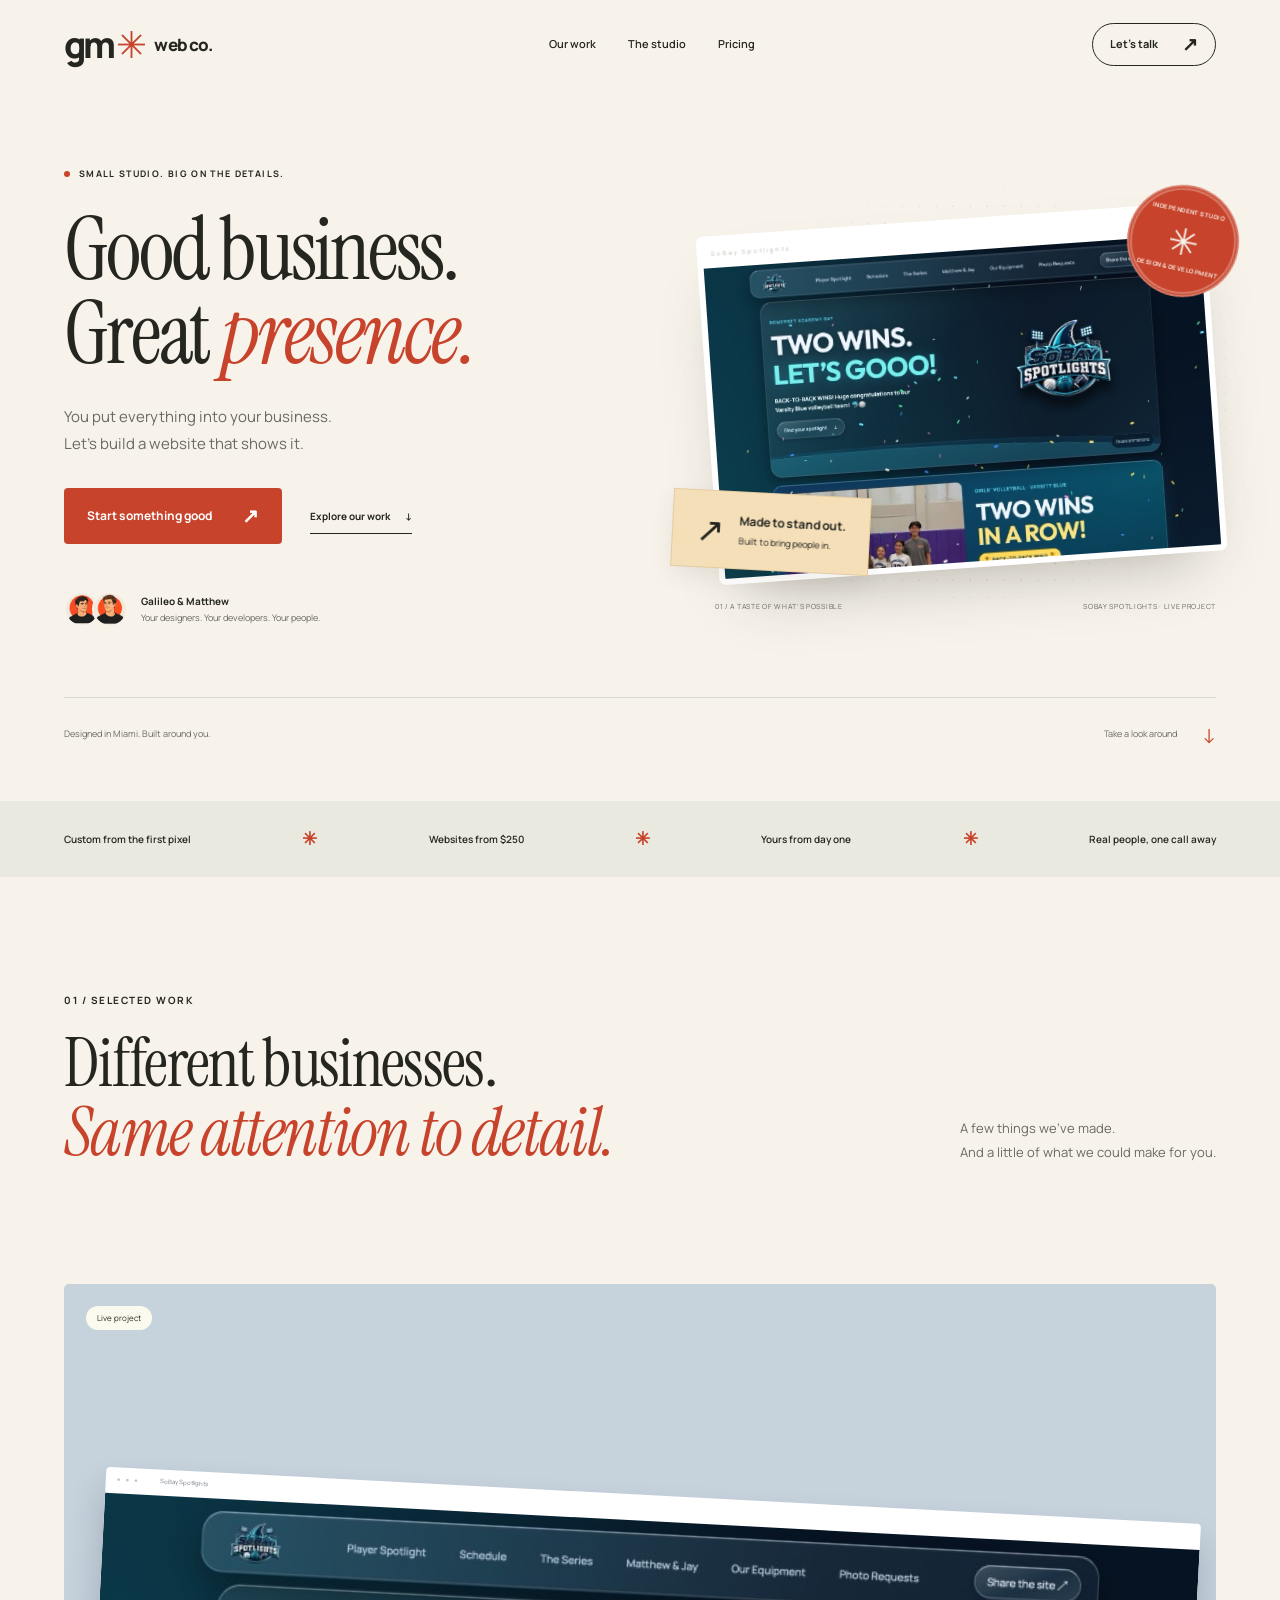
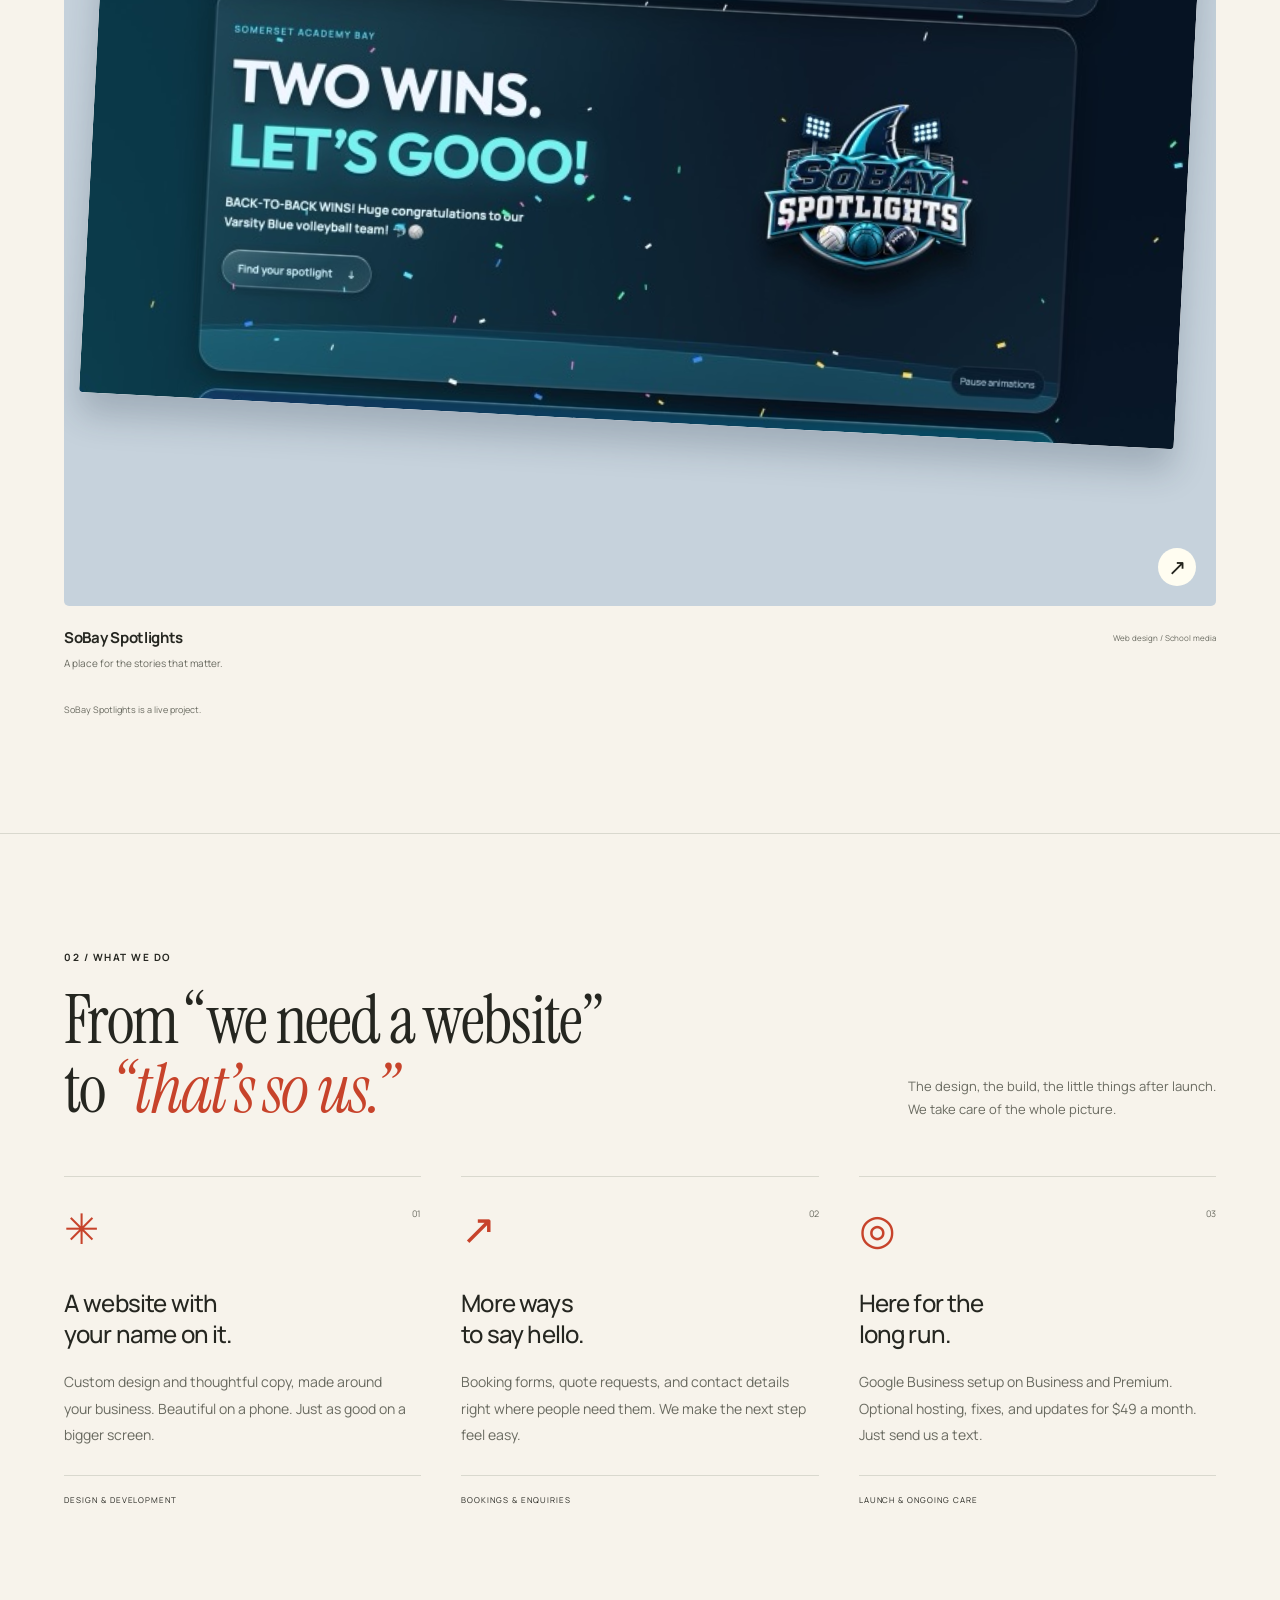
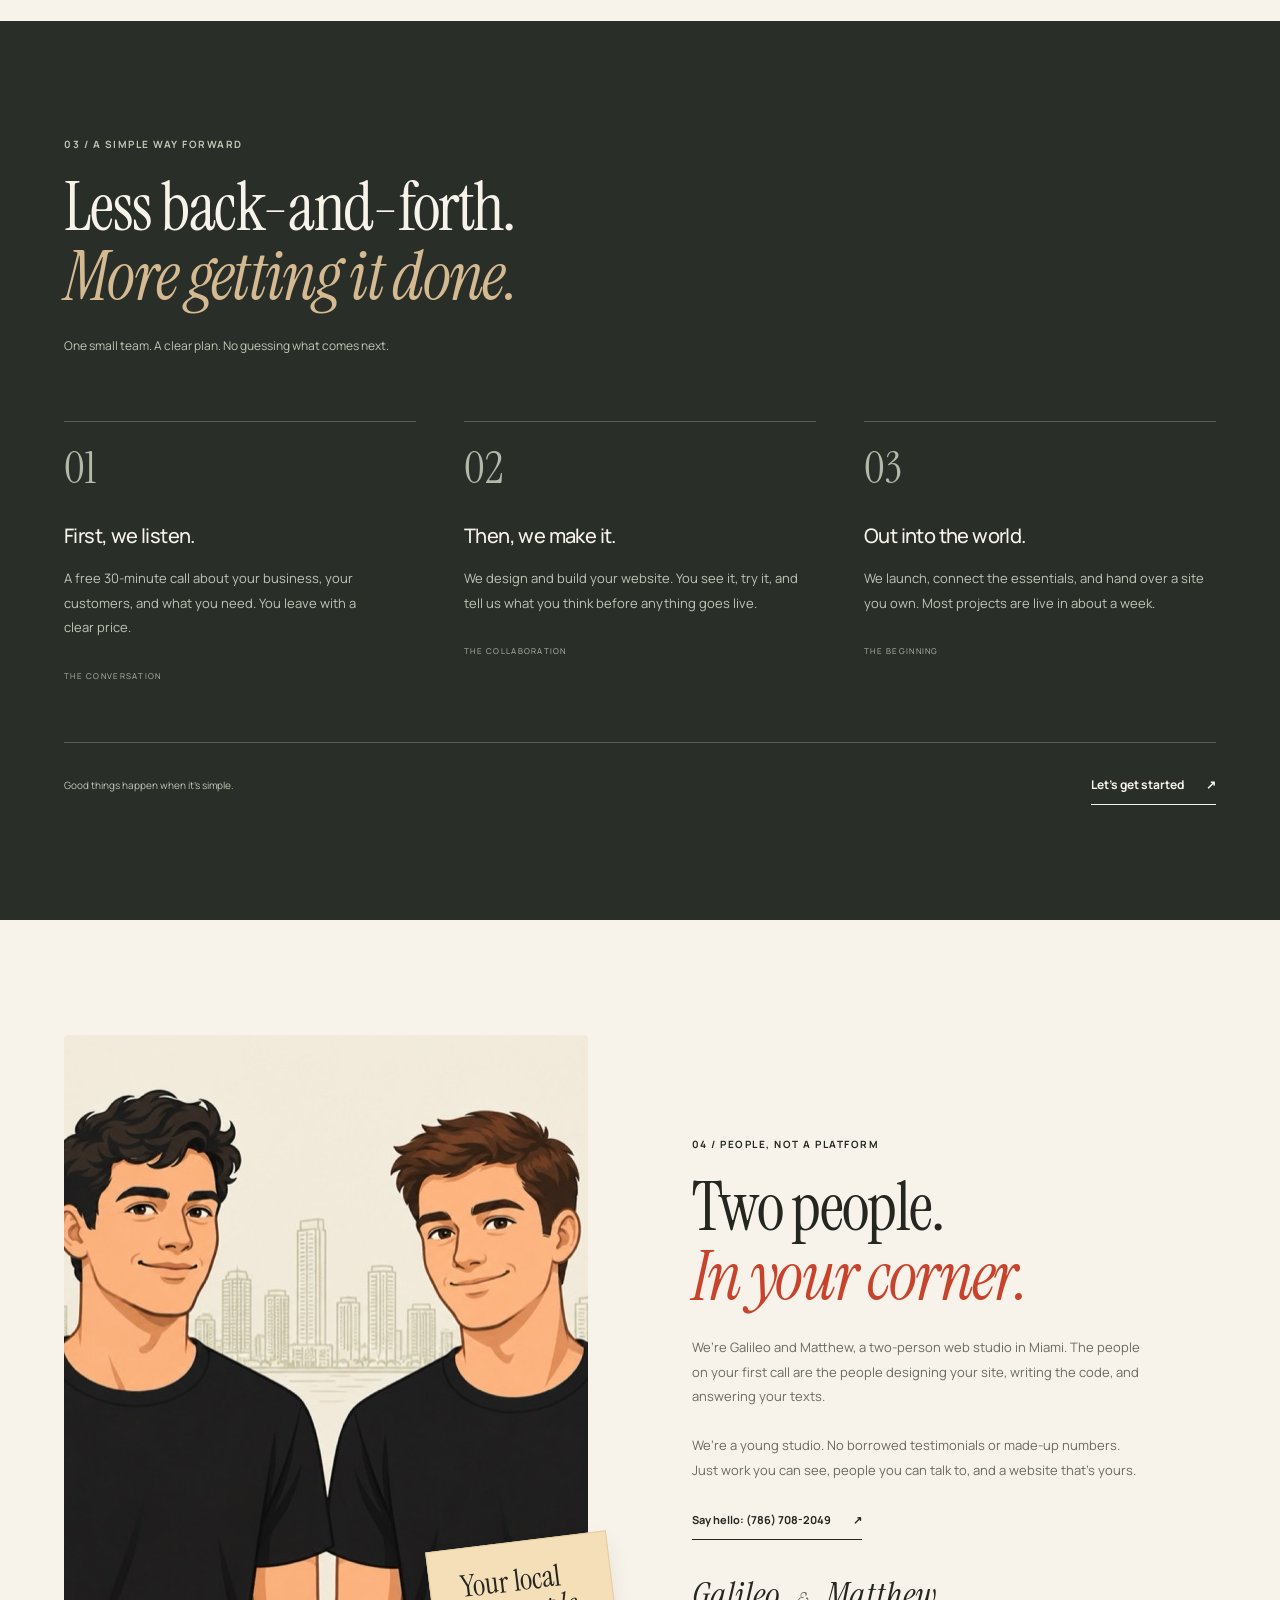
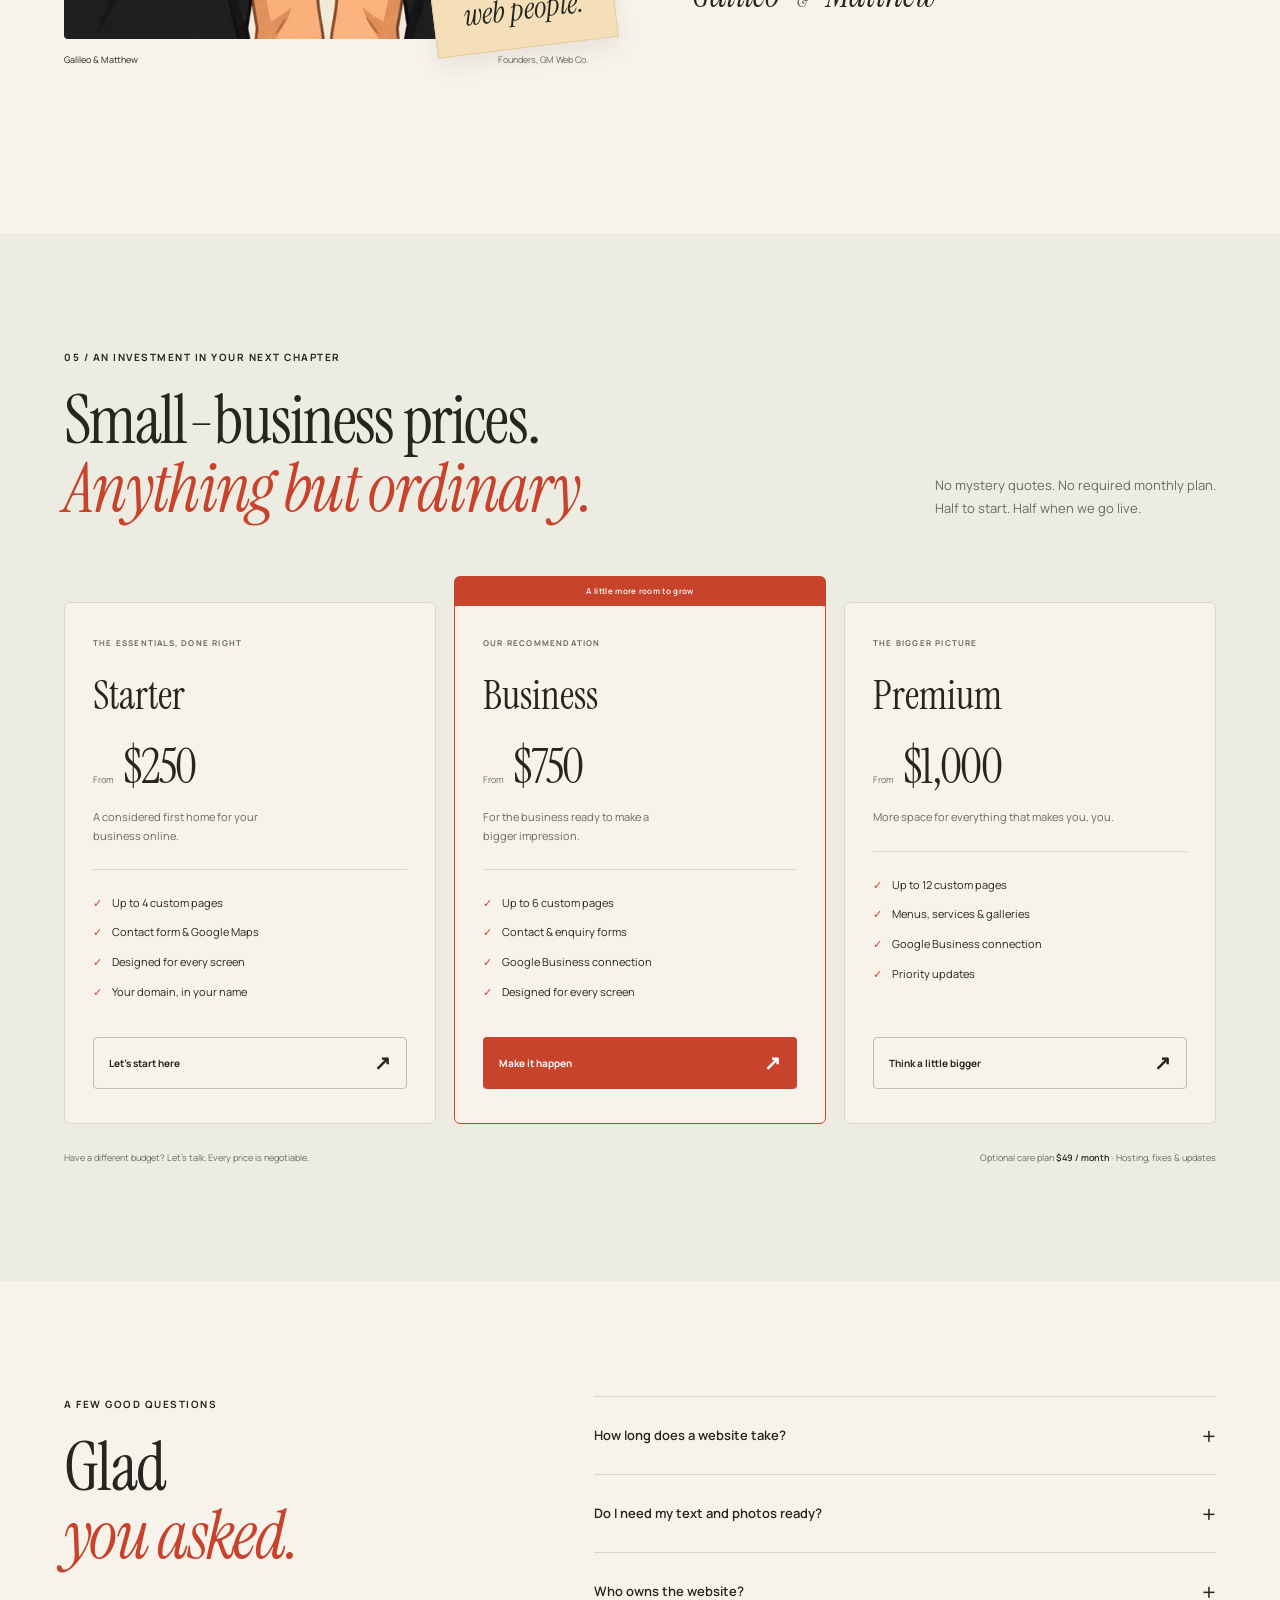
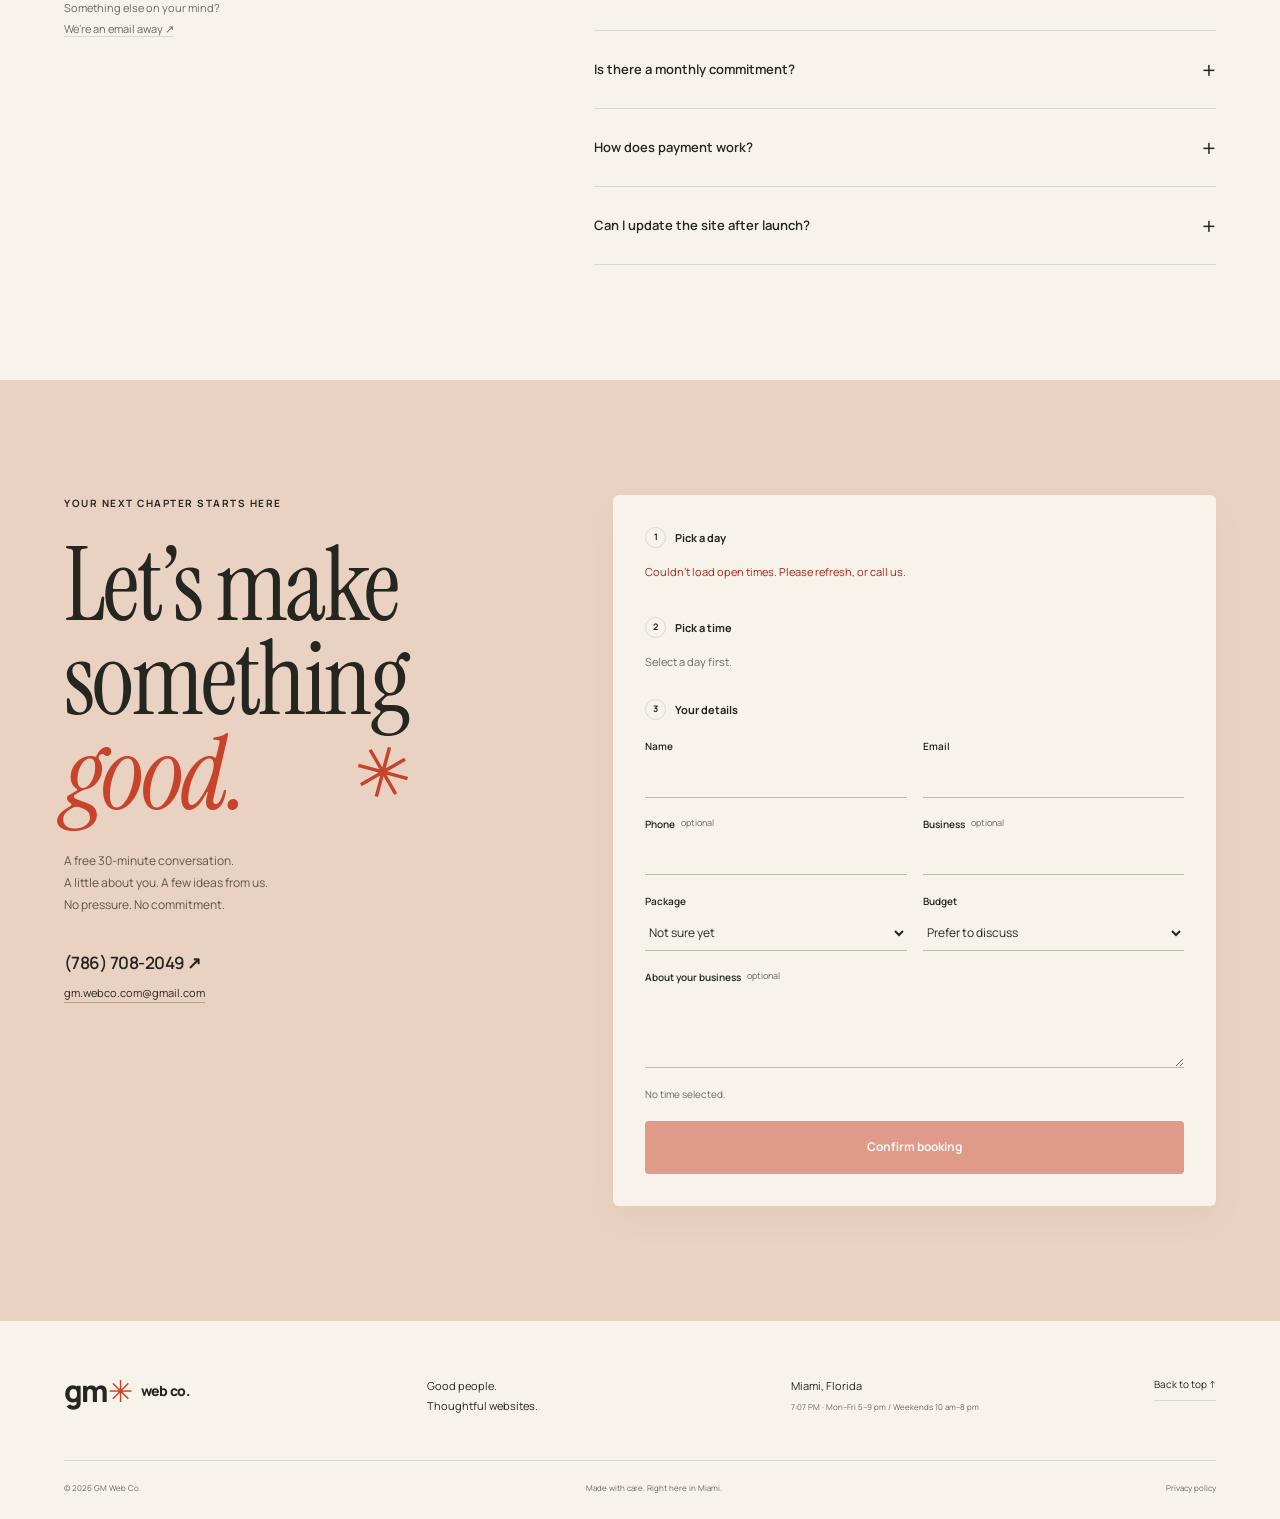
==== commit 34e1514a: "Update site: remove concept projects, add cinematic/live/scroll builds Co-Authored-By: Claude Sonnet" ====
--- a/public/index.html
+++ b/public/index.html
@@ -22,7 +22,7 @@
     "image": "https://gmwebco.com/og-cover.jpg",
     "description": "Two-person web design studio in Miami. We design and build websites for local businesses, look after them, and connect them to Google.",
     "email": "gm.webco.com@gmail.com",
-    "telephone": "+1-305-922-7191",
+    "telephone": "+1-786-708-2049",
     "founder": [{ "@type": "Person", "name": "Galileo S." }, { "@type": "Person", "name": "Matthew M." }],
     "address": { "@type": "PostalAddress", "addressLocality": "Miami", "addressRegion": "FL", "addressCountry": "US" },
     "areaServed": { "@type": "City", "name": "Miami" },
@@ -61,27 +61,21 @@
       </div>
       <div class="hero-art hero-enter">
         <div class="art-grid" aria-hidden="true"></div>
-        <a class="hero-browser" href="concepts/brasa.html" target="_blank" rel="noopener" aria-label="Explore Brasa, our restaurant design concept (opens in a new tab)">
-          <div class="browser-bar" aria-hidden="true"><span>● ● ●</span><span>brasa / a restaurant concept</span><span>↗</span></div>
-          <div class="hero-preview"><video muted loop playsinline preload="none" poster="media/brasa.jpg" aria-hidden="true" data-film><source data-src="media/brasa.mp4" type="video/mp4" /></video><div class="preview-shade"></div><div class="preview-top" aria-hidden="true"><b>BRASA</b><span>MIAMI · WOOD-FIRED</span></div><div class="preview-copy" aria-hidden="true"><span>A little fire.<br />A long evening.</span><small>GOOD FOOD. EVEN BETTER COMPANY.</small></div></div>
-        </a>
+        <a class="hero-browser" href="https://sobay-spotlight.mich012801.chatgpt.site/" target="_blank" rel="noopener" aria-label="Visit SoBay Spotlights (opens in a new tab)"><div class="browser-bar"><span>SoBay Spotlights</span><span>Live project ↗</span></div><img src="work/sobay-desktop-800.jpg" width="800" height="500" style="display:block;width:100%;height:auto" alt="SoBay Spotlights website" /></a>
         <div class="art-note" aria-hidden="true"><span class="note-icon">↗</span><div>Made to stand out.<small>Built to bring people in.</small></div></div>
         <div class="studio-seal" aria-hidden="true"><span>INDEPENDENT STUDIO</span><b>✳</b><span>DESIGN &amp; DEVELOPMENT</span></div>
-        <p class="art-caption"><span>01 / A taste of what’s possible</span><span>Brasa · Concept</span></p>
+        <p class="art-caption"><span>01 / A taste of what’s possible</span><span>SoBay Spotlights · Live project</span></p>
       </div>
       <div class="hero-foot"><span>Designed in Miami. Built around you.</span><a href="#work" aria-label="Scroll to selected work">Take a look around <span aria-hidden="true">↓</span></a></div>
     </section>
-    <div class="benefit-strip"><span>Custom from the first pixel</span><i aria-hidden="true">✳</i><span>Websites from $499</span><i aria-hidden="true">✳</i><span>Yours from day one</span><i aria-hidden="true">✳</i><span>Real people, one call away</span></div>
+    <div class="benefit-strip"><span>Custom from the first pixel</span><i aria-hidden="true">✳</i><span>Websites from $250</span><i aria-hidden="true">✳</i><span>Yours from day one</span><i aria-hidden="true">✳</i><span>Real people, one call away</span></div>
 
     <section class="work section-wrap section-space" id="work">
       <div class="section-heading reveal"><div><p class="eyebrow">01 / Selected work</p><h2>Different businesses.<br /><em>Same attention to detail.</em></h2></div><p>A few things we’ve made.<br />And a little of what we could make for you.</p></div>
       <div class="work-grid">
-        <article class="project reveal"><a class="project-visual brasa-visual" href="concepts/brasa.html" target="_blank" rel="noopener" aria-label="Open Brasa restaurant concept in a new tab"><img src="media/brasa-2.jpg" width="1280" height="720" loading="lazy" alt="A dish being prepared over an open flame" /><div class="project-overlay"></div><span class="project-badge">Restaurant concept</span><div class="project-word brasa-word" aria-hidden="true">Brasa<span>FIRE. FLAVOR. FRIDAY NIGHT.</span></div><span class="project-open" aria-hidden="true">↗</span></a><div class="project-caption"><div><h3>Brasa</h3><p>A warmer welcome, before the first visit.</p></div><span>Web design / Hospitality</span></div></article>
         <article class="project project-offset reveal"><a class="project-visual sobay-visual" href="https://sobay-spotlight.mich012801.chatgpt.site/" target="_blank" rel="noopener" aria-label="Open live SoBay Spotlights website in a new tab"><span class="project-badge">Live project</span><div class="sobay-frame"><div class="tiny-browser" aria-hidden="true">● ● ● <span>SoBay Spotlights</span></div><img src="work/sobay-desktop-800.jpg" alt="SoBay Spotlights school media website" width="800" height="500" loading="lazy" /></div><span class="project-open" aria-hidden="true">↗</span></a><div class="project-caption"><div><h3>SoBay Spotlights</h3><p>A place for the stories that matter.</p></div><span>Web design / School media</span></div></article>
-        <article class="project reveal"><a class="project-visual barber-visual" href="concepts/low-tide.html" target="_blank" rel="noopener" aria-label="Open Low Tide Barbers concept in a new tab"><img src="media/barber.jpg" width="1280" height="720" alt="Barber carefully finishing a haircut" loading="lazy" /><div class="project-overlay"></div><span class="project-badge">Barbershop concept</span><div class="project-word barber-word" aria-hidden="true">LOW TIDE<span>A GOOD CUT. A FRESH START.</span></div><span class="project-open" aria-hidden="true">↗</span></a><div class="project-caption"><div><h3>Low Tide Barbers</h3><p>Looking sharp starts here.</p></div><span>Web design / Local services</span></div></article>
-        <article class="project project-offset reveal"><a class="project-visual cafe-visual" href="concepts/cafecito.html" target="_blank" rel="noopener" aria-label="Open Cafecito Club café concept in a new tab"><span class="project-badge">Café concept</span><span class="coffee-orbit" aria-hidden="true"></span><div class="project-word cafe-word" aria-hidden="true">cafecito<br /><em>club.</em><span>YOUR DAILY LITTLE RITUAL.</span></div><span class="project-open" aria-hidden="true">↗</span></a><div class="project-caption"><div><h3>Cafecito Club</h3><p>A little neighborhood energy, online.</p></div><span>Web design / Food &amp; drink</span></div></article>
       </div>
-      <p class="work-note">Brasa, Low Tide, and Cafecito are design concepts. SoBay Spotlights is a live project.</p>
+      <p class="work-note">SoBay Spotlights is a live project.</p>
     </section>
 
     <section class="services section-wrap section-space" id="services">
@@ -99,11 +93,11 @@
       <div class="process-bottom"><span>Good things happen when it’s simple.</span><a class="text-link" href="#book">Let’s get started <span aria-hidden="true">↗</span></a></div>
     </div></section>
 
-    <section class="studio section-wrap section-space" id="studio"><div class="studio-picture reveal"><img src="team/together-900.jpg" alt="Illustrated portraits of founders Galileo and Matthew" width="900" height="604" loading="lazy" /><div class="picture-caption"><span>Galileo &amp; Matthew</span><span>Founders, GM Web Co.</span></div><span class="studio-sticker" aria-hidden="true">Your local<br /><em>web people.</em></span></div><div class="studio-copy reveal"><p class="eyebrow">04 / People, not a platform</p><h2>Two people.<br /><em>In your corner.</em></h2><p>We’re Galileo and Matthew, a two-person web studio in Miami. The people on your first call are the people designing your site, writing the code, and answering your texts.</p><p>We’re a young studio. No borrowed testimonials or made-up numbers. Just work you can see, people you can talk to, and a website that’s yours.</p><a href="tel:+13059227191" class="text-link">Say hello: (305) 922-7191 <span aria-hidden="true">↗</span></a><div class="studio-signatures" aria-hidden="true">Galileo <span>&amp;</span> Matthew</div></div></section>
+    <section class="studio section-wrap section-space" id="studio"><div class="studio-picture reveal"><img src="team/together-900.jpg" alt="Illustrated portraits of founders Galileo and Matthew" width="900" height="604" loading="lazy" /><div class="picture-caption"><span>Galileo &amp; Matthew</span><span>Founders, GM Web Co.</span></div><span class="studio-sticker" aria-hidden="true">Your local<br /><em>web people.</em></span></div><div class="studio-copy reveal"><p class="eyebrow">04 / People, not a platform</p><h2>Two people.<br /><em>In your corner.</em></h2><p>We’re Galileo and Matthew, a two-person web studio in Miami. The people on your first call are the people designing your site, writing the code, and answering your texts.</p><p>We’re a young studio. No borrowed testimonials or made-up numbers. Just work you can see, people you can talk to, and a website that’s yours.</p><a href="tel:+17867082049" class="text-link">Say hello: (786) 708-2049 <span aria-hidden="true">↗</span></a><div class="studio-signatures" aria-hidden="true">Galileo <span>&amp;</span> Matthew</div></div></section>
 
     <section class="pricing section-space" id="pricing"><div class="section-wrap"><div class="section-heading reveal"><div><p class="eyebrow">05 / An investment in your next chapter</p><h2>Small-business prices.<br /><em>Anything but ordinary.</em></h2></div><p>No mystery quotes. No required monthly plan.<br />Half to start. Half when we go live.</p></div>
       <div class="price-grid">
-        <article class="price-card reveal"><p class="eyebrow">The essentials, done right</p><h3>Starter</h3><p class="price"><span>From</span> $499</p><p class="price-desc">A considered first home for your business online.</p><ul><li>Up to 4 custom pages</li><li>Contact form &amp; Google Maps</li><li>Designed for every screen</li><li>Your domain, in your name</li></ul><a class="btn btn-line" href="#book" data-package="Starter">Let’s start here <span aria-hidden="true">↗</span></a></article>
+        <article class="price-card reveal"><p class="eyebrow">The essentials, done right</p><h3>Starter</h3><p class="price"><span>From</span> $250</p><p class="price-desc">A considered first home for your business online.</p><ul><li>Up to 4 custom pages</li><li>Contact form &amp; Google Maps</li><li>Designed for every screen</li><li>Your domain, in your name</li></ul><a class="btn btn-line" href="#book" data-package="Starter">Let’s start here <span aria-hidden="true">↗</span></a></article>
         <article class="price-card recommended reveal"><span class="recommended-label">A little more room to grow</span><p class="eyebrow">Our recommendation</p><h3>Business</h3><p class="price"><span>From</span> $750</p><p class="price-desc">For the business ready to make a bigger impression.</p><ul><li>Up to 6 custom pages</li><li>Contact &amp; enquiry forms</li><li>Google Business connection</li><li>Designed for every screen</li></ul><a class="btn btn-primary" href="#book" data-package="Business">Make it happen <span aria-hidden="true">↗</span></a></article>
         <article class="price-card reveal"><p class="eyebrow">The bigger picture</p><h3>Premium</h3><p class="price"><span>From</span> $1,000</p><p class="price-desc">More space for everything that makes you, you.</p><ul><li>Up to 12 custom pages</li><li>Menus, services &amp; galleries</li><li>Google Business connection</li><li>Priority updates</li></ul><a class="btn btn-line" href="#book" data-package="Premium">Think a little bigger <span aria-hidden="true">↗</span></a></article>
       </div><div class="pricing-foot"><p>Have a different budget? Let’s talk. Every price is negotiable.</p><p>Optional care plan <strong>$49 / month</strong> · Hosting, fixes &amp; updates</p></div></div></section>
@@ -117,7 +111,7 @@
       <details><summary>Can I update the site after launch?<span aria-hidden="true">+</span></summary><p>Absolutely. On the care plan, send us your new hours, photos, prices, or other changes and we’ll handle them. We can discuss other arrangements on the call too.</p></details>
     </div></section>
 
-    <section class="contact section-space" id="book"><div class="section-wrap contact-grid"><div class="book-copy reveal"><p class="eyebrow">Your next chapter starts here</p><h2>Let’s make<br />something<br /><em>good.</em><span class="contact-star" aria-hidden="true">✳</span></h2><p>A free 30-minute conversation.<br />A little about you. A few ideas from us.<br />No pressure. No commitment.</p><a class="contact-phone" href="tel:+13059227191">(305) 922-7191 ↗</a><a class="contact-email" href="mailto:gm.webco.com@gmail.com">gm.webco.com@gmail.com</a><p class="tz" id="tzNote"></p></div>
+    <section class="contact section-space" id="book"><div class="section-wrap contact-grid"><div class="book-copy reveal"><p class="eyebrow">Your next chapter starts here</p><h2>Let’s make<br />something<br /><em>good.</em><span class="contact-star" aria-hidden="true">✳</span></h2><p>A free 30-minute conversation.<br />A little about you. A few ideas from us.<br />No pressure. No commitment.</p><a class="contact-phone" href="tel:+17867082049">(786) 708-2049 ↗</a><a class="contact-email" href="mailto:gm.webco.com@gmail.com">gm.webco.com@gmail.com</a><p class="tz" id="tzNote"></p></div>
         <div class="book-card" id="bookCard">
           <div id="step1">
             <p class="book-step"><span>1</span>Pick a day</p>
--- a/public/home.css
+++ b/public/home.css
@@ -2097,3 +2097,6 @@
   flex-direction:column;
   justify-content:center;
 }
+/* Only the real portfolio project remains. */
+.work-grid { grid-template-columns:1fr; }
+.work-grid .project-offset { margin-top:0; }
